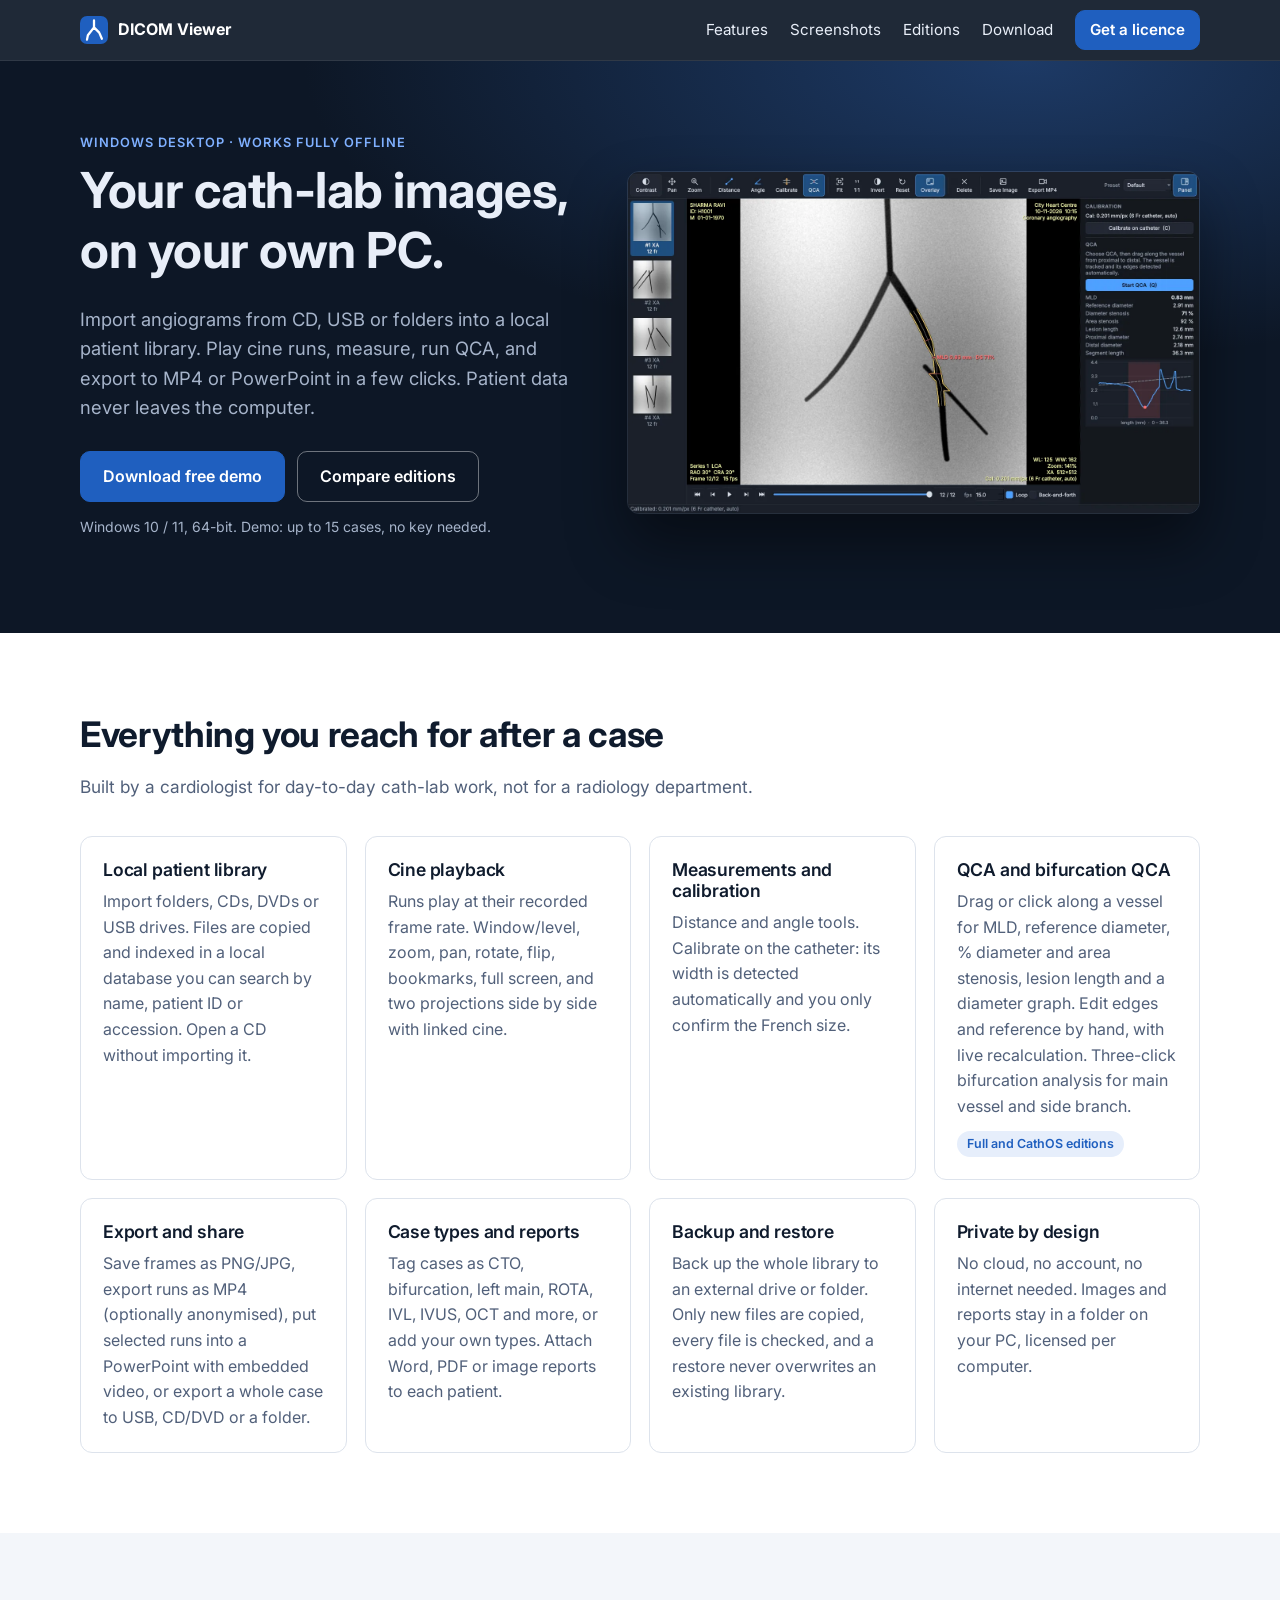
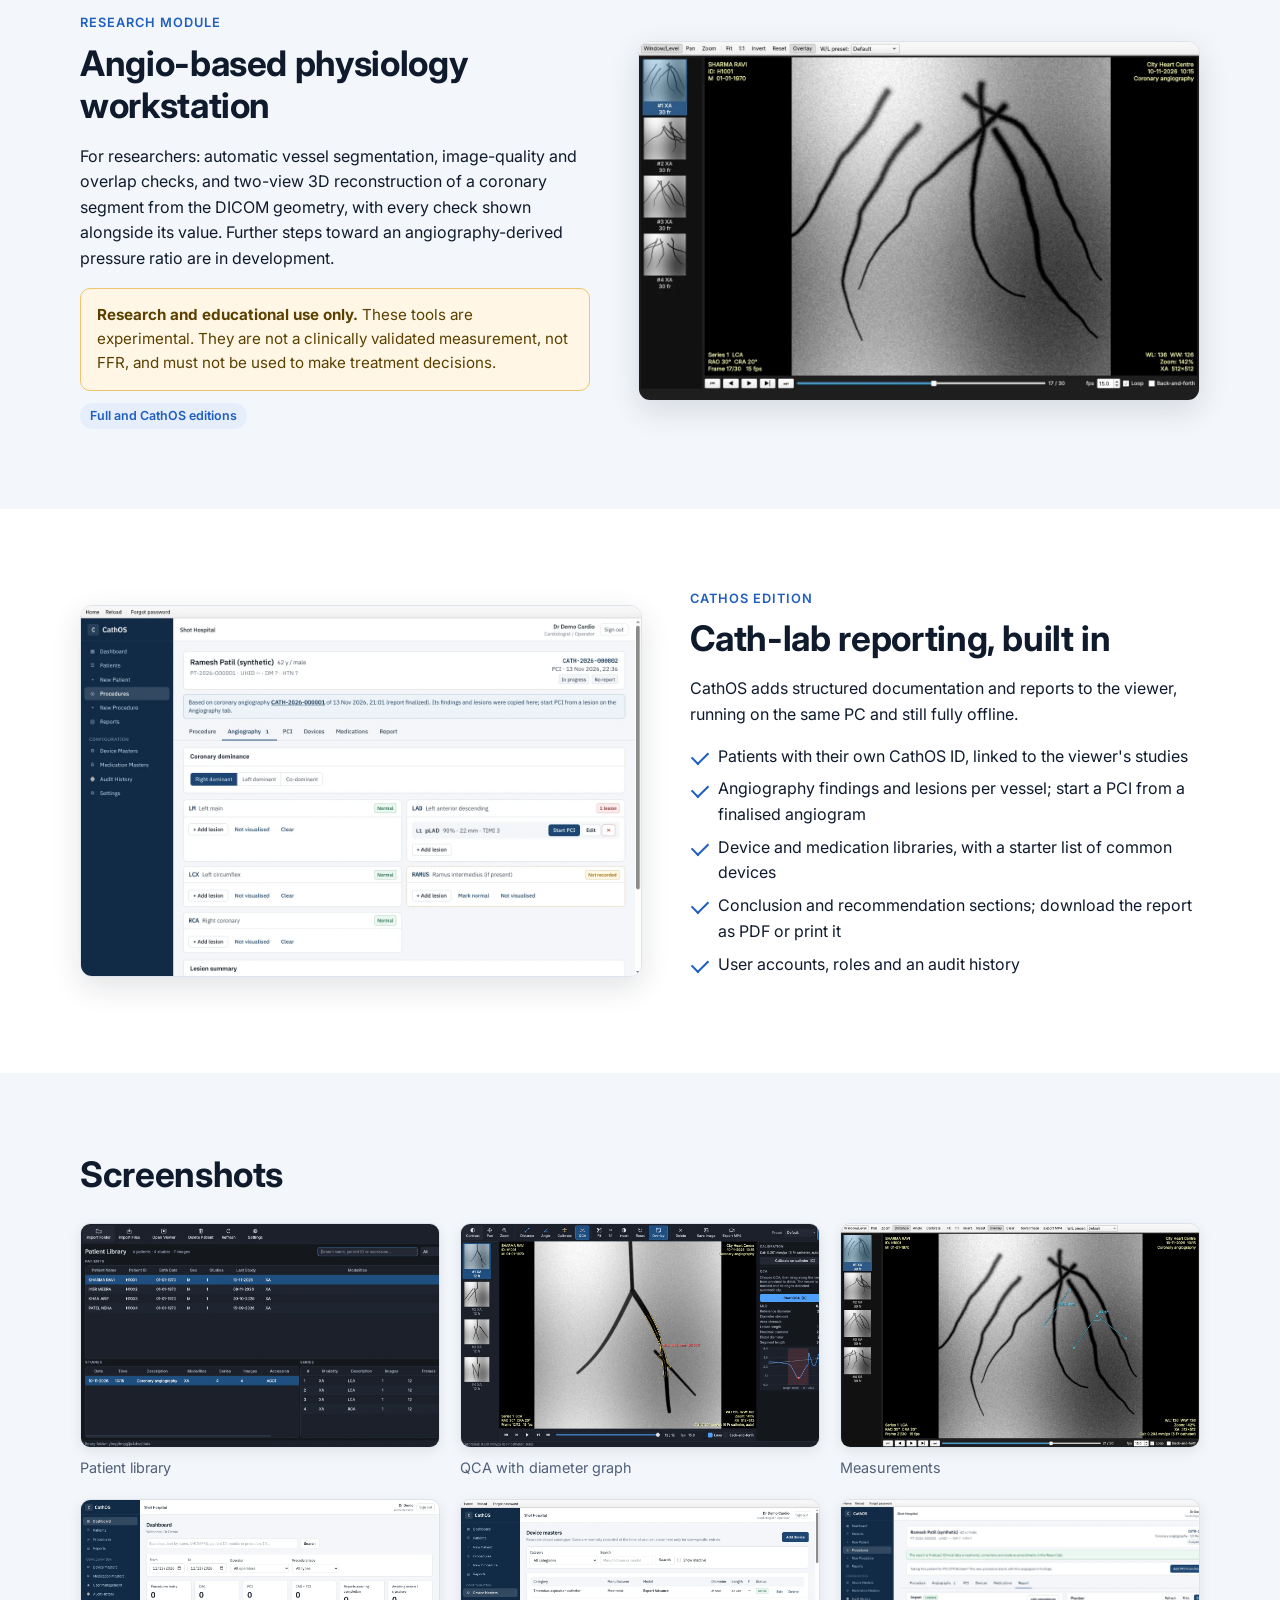
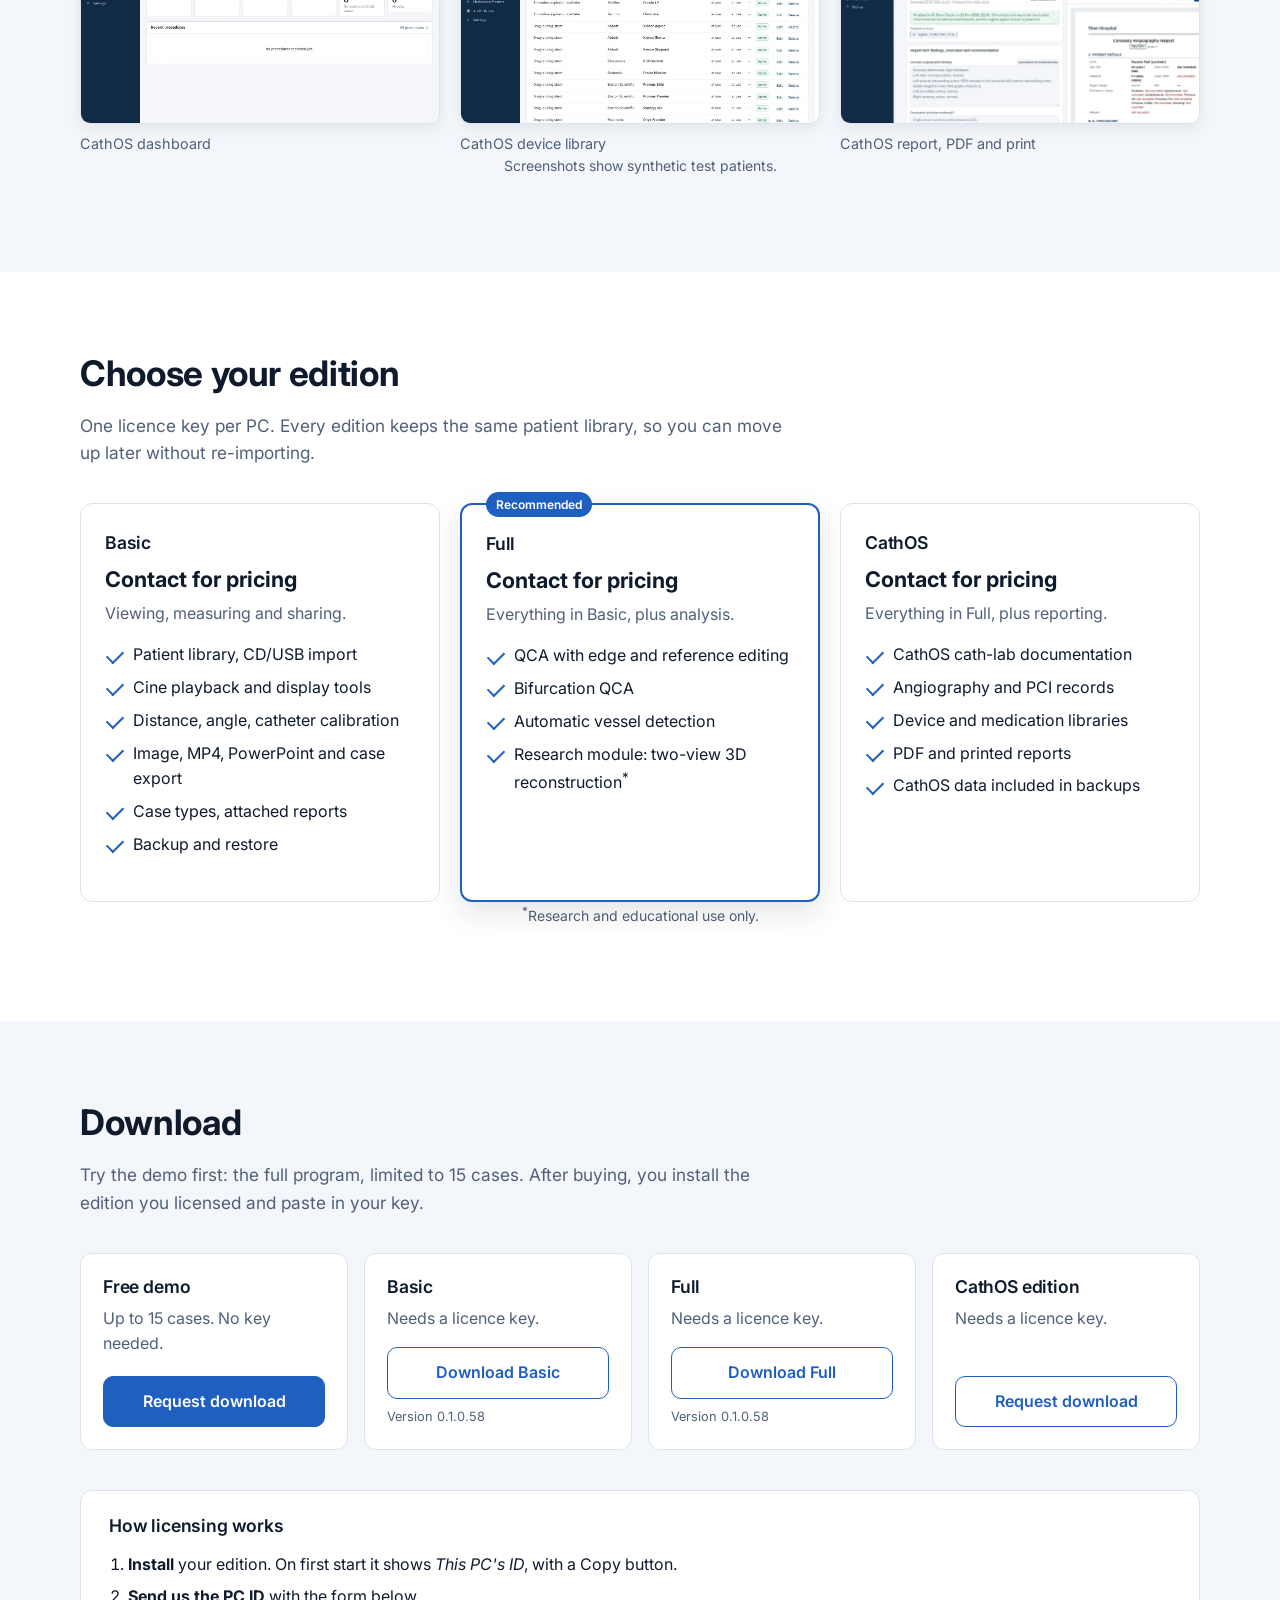
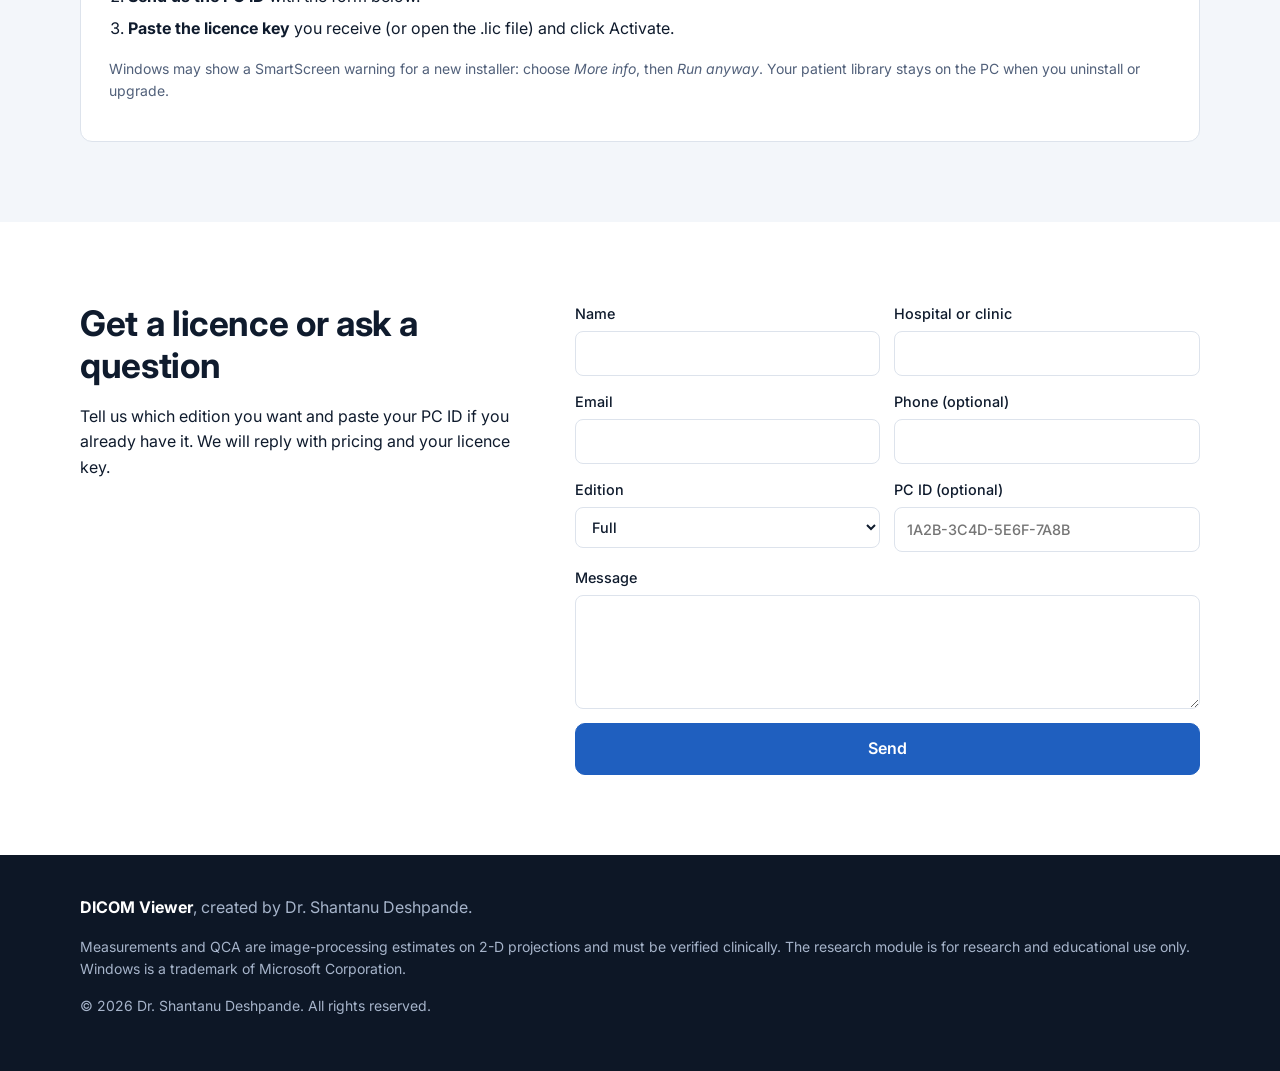
==== index.html @ 174a4d34 "DICOM Viewer download website Co-Authored-By: Claude Opus 5.5 <noreply@anthropic.com> Claude-Session" ====
<!doctype html>
<html lang="en">
<head>
<meta charset="utf-8">
<meta name="viewport" content="width=device-width, initial-scale=1">
<title>DICOM Viewer for the cath lab</title>
<meta name="description" content="An offline Windows DICOM viewer for the cath lab: local patient library, cine playback, QCA and bifurcation QCA, MP4 and PowerPoint export, backup, and CathOS cath-lab reporting.">
<meta property="og:title" content="DICOM Viewer for the cath lab">
<meta property="og:description" content="Offline Windows DICOM viewer with a local patient library, QCA, MP4 export and cath-lab reporting.">
<meta property="og:image" content="images/viewer-qca.webp">
<link rel="icon" href="images/favicon.svg" type="image/svg+xml">
<link rel="preconnect" href="https://fonts.googleapis.com">
<link rel="preconnect" href="https://fonts.gstatic.com" crossorigin>
<link href="https://fonts.googleapis.com/css2?family=Inter:wght@400;500;600;700&display=swap" rel="stylesheet">
<link rel="stylesheet" href="styles.css">
</head>
<body>

<header class="nav">
  <div class="wrap nav-inner">
    <a class="brand" href="#top"><img src="images/favicon.svg" alt="" width="28" height="28"> DICOM Viewer</a>
    <nav class="nav-links" aria-label="Main">
      <a href="#features">Features</a>
      <a href="#screens">Screenshots</a>
      <a href="#editions">Editions</a>
      <a href="#download">Download</a>
      <a class="btn btn-small" href="#contact">Get a licence</a>
    </nav>
  </div>
</header>

<main id="top">

<section class="hero">
  <div class="wrap hero-grid">
    <div>
      <p class="eyebrow">Windows desktop · works fully offline</p>
      <h1>Your cath-lab images, on your own PC.</h1>
      <p class="lead">Import angiograms from CD, USB or folders into a local patient library. Play cine runs, measure, run QCA, and export to MP4 or PowerPoint in a few clicks. Patient data never leaves the computer.</p>
      <div class="hero-cta">
        <a class="btn" href="#download">Download free demo</a>
        <a class="btn btn-ghost" href="#editions">Compare editions</a>
      </div>
      <p class="fine">Windows 10 / 11, 64-bit. Demo: up to 15 cases, no key needed.</p>
    </div>
    <figure class="hero-shot">
      <img src="images/viewer-qca.webp" width="1440" height="860" alt="Viewer showing a coronary run with a QCA analysis: minimum lumen diameter, reference diameter, percent stenosis and a diameter graph.">
    </figure>
  </div>
</section>

<section id="features" class="section">
  <div class="wrap">
    <h2>Everything you reach for after a case</h2>
    <p class="section-lead">Built by a cardiologist for day-to-day cath-lab work, not for a radiology department.</p>
    <div class="cards">
      <article class="card">
        <h3>Local patient library</h3>
        <p>Import folders, CDs, DVDs or USB drives. Files are copied and indexed in a local database you can search by name, patient ID or accession. Open a CD without importing it.</p>
      </article>
      <article class="card">
        <h3>Cine playback</h3>
        <p>Runs play at their recorded frame rate. Window/level, zoom, pan, rotate, flip, bookmarks, full screen, and two projections side by side with linked cine.</p>
      </article>
      <article class="card">
        <h3>Measurements and calibration</h3>
        <p>Distance and angle tools. Calibrate on the catheter: its width is detected automatically and you only confirm the French size.</p>
      </article>
      <article class="card">
        <h3>QCA and bifurcation QCA</h3>
        <p>Drag or click along a vessel for MLD, reference diameter, % diameter and area stenosis, lesion length and a diameter graph. Edit edges and reference by hand, with live recalculation. Three-click bifurcation analysis for main vessel and side branch.</p>
        <span class="tag">Full and CathOS editions</span>
      </article>
      <article class="card">
        <h3>Export and share</h3>
        <p>Save frames as PNG/JPG, export runs as MP4 (optionally anonymised), put selected runs into a PowerPoint with embedded video, or export a whole case to USB, CD/DVD or a folder.</p>
      </article>
      <article class="card">
        <h3>Case types and reports</h3>
        <p>Tag cases as CTO, bifurcation, left main, ROTA, IVL, IVUS, OCT and more, or add your own types. Attach Word, PDF or image reports to each patient.</p>
      </article>
      <article class="card">
        <h3>Backup and restore</h3>
        <p>Back up the whole library to an external drive or folder. Only new files are copied, every file is checked, and a restore never overwrites an existing library.</p>
      </article>
      <article class="card">
        <h3>Private by design</h3>
        <p>No cloud, no account, no internet needed. Images and reports stay in a folder on your PC, licensed per computer.</p>
      </article>
    </div>
  </div>
</section>

<section class="section section-alt" id="research">
  <div class="wrap split">
    <div>
      <p class="eyebrow">Research module</p>
      <h2>Angio-based physiology workstation</h2>
      <p>For researchers: automatic vessel segmentation, image-quality and overlap checks, and two-view 3D reconstruction of a coronary segment from the DICOM geometry, with every check shown alongside its value. Further steps toward an angiography-derived pressure ratio are in development.</p>
      <div class="notice" role="note">
        <strong>Research and educational use only.</strong> These tools are experimental. They are not a clinically validated measurement, not FFR, and must not be used to make treatment decisions.
      </div>
      <span class="tag">Full and CathOS editions</span>
    </div>
    <figure class="shot">
      <img src="images/viewer-cine.webp" width="1280" height="820" loading="lazy" alt="Cath-lab workstation layout with run thumbnails, the image in the centre and the analysis panel on the right.">
    </figure>
  </div>
</section>

<section class="section" id="cathos">
  <div class="wrap split split-rev">
    <figure class="shot">
      <img src="images/cathos-angiography.webp" width="1360" height="900" loading="lazy" alt="CathOS procedure page with coronary dominance and lesions recorded per vessel.">
    </figure>
    <div>
      <p class="eyebrow">CathOS edition</p>
      <h2>Cath-lab reporting, built in</h2>
      <p>CathOS adds structured documentation and reports to the viewer, running on the same PC and still fully offline.</p>
      <ul class="ticks">
        <li>Patients with their own CathOS ID, linked to the viewer's studies</li>
        <li>Angiography findings and lesions per vessel; start a PCI from a finalised angiogram</li>
        <li>Device and medication libraries, with a starter list of common devices</li>
        <li>Conclusion and recommendation sections; download the report as PDF or print it</li>
        <li>User accounts, roles and an audit history</li>
      </ul>
    </div>
  </div>
</section>

<section class="section section-alt" id="screens">
  <div class="wrap">
    <h2>Screenshots</h2>
    <div class="gallery">
      <figure><a href="images/patient-library.webp"><img src="images/patient-library.webp" width="1280" height="760" loading="lazy" alt="Patient library with patients, studies and series lists."></a><figcaption>Patient library</figcaption></figure>
      <figure><a href="images/viewer-qca.webp"><img src="images/viewer-qca.webp" width="1440" height="860" loading="lazy" alt="QCA result on a coronary segment."></a><figcaption>QCA with diameter graph</figcaption></figure>
      <figure><a href="images/measurements.webp"><img src="images/measurements.webp" width="1280" height="820" loading="lazy" alt="Distance and angle measurements on an angiogram."></a><figcaption>Measurements</figcaption></figure>
      <figure><a href="images/cathos-dashboard.webp"><img src="images/cathos-dashboard.webp" width="1360" height="860" loading="lazy" alt="CathOS dashboard."></a><figcaption>CathOS dashboard</figcaption></figure>
      <figure><a href="images/cathos-devices.webp"><img src="images/cathos-devices.webp" width="1360" height="900" loading="lazy" alt="CathOS device library."></a><figcaption>CathOS device library</figcaption></figure>
      <figure><a href="images/cathos-report.webp"><img src="images/cathos-report.webp" width="1600" height="894" loading="lazy" alt="CathOS report with PDF download and print."></a><figcaption>CathOS report, PDF and print</figcaption></figure>
    </div>
    <p class="fine center">Screenshots show synthetic test patients.</p>
  </div>
</section>

<section class="section" id="editions">
  <div class="wrap">
    <h2>Choose your edition</h2>
    <p class="section-lead">One licence key per PC. Every edition keeps the same patient library, so you can move up later without re-importing.</p>
    <div class="plans">
      <article class="plan">
        <h3>Basic</h3>
        <p class="price" data-price="basic">Contact for pricing</p>
        <p class="plan-for">Viewing, measuring and sharing.</p>
        <ul class="ticks">
          <li>Patient library, CD/USB import</li>
          <li>Cine playback and display tools</li>
          <li>Distance, angle, catheter calibration</li>
          <li>Image, MP4, PowerPoint and case export</li>
          <li>Case types, attached reports</li>
          <li>Backup and restore</li>
        </ul>
      </article>
      <article class="plan plan-featured">
        <p class="badge">Recommended</p>
        <h3>Full</h3>
        <p class="price" data-price="full">Contact for pricing</p>
        <p class="plan-for">Everything in Basic, plus analysis.</p>
        <ul class="ticks">
          <li>QCA with edge and reference editing</li>
          <li>Bifurcation QCA</li>
          <li>Automatic vessel detection</li>
          <li>Research module: two-view 3D reconstruction<sup>*</sup></li>
        </ul>
      </article>
      <article class="plan">
        <h3>CathOS</h3>
        <p class="price" data-price="cathos">Contact for pricing</p>
        <p class="plan-for">Everything in Full, plus reporting.</p>
        <ul class="ticks">
          <li>CathOS cath-lab documentation</li>
          <li>Angiography and PCI records</li>
          <li>Device and medication libraries</li>
          <li>PDF and printed reports</li>
          <li>CathOS data included in backups</li>
        </ul>
      </article>
    </div>
    <p class="fine center"><sup>*</sup>Research and educational use only.</p>
  </div>
</section>

<section class="section section-alt" id="download">
  <div class="wrap">
    <h2>Download</h2>
    <p class="section-lead">Try the demo first: the full program, limited to 15 cases. After buying, you install the edition you licensed and paste in your key.</p>
    <div class="downloads">
      <article class="dl">
        <h3>Free demo</h3>
        <p>Up to 15 cases. No key needed.</p>
        <a class="btn" data-download="demo" href="#contact">Download demo</a>
      </article>
      <article class="dl">
        <h3>Basic</h3>
        <p>Needs a licence key.</p>
        <a class="btn btn-ghost" data-download="basic" href="#contact">Download Basic</a>
      </article>
      <article class="dl">
        <h3>Full</h3>
        <p>Needs a licence key.</p>
        <a class="btn btn-ghost" data-download="full" href="#contact">Download Full</a>
      </article>
      <article class="dl">
        <h3>CathOS edition</h3>
        <p>Needs a licence key.</p>
        <a class="btn btn-ghost" data-download="cathos" href="#contact">Download CathOS</a>
      </article>
    </div>

    <div class="steps">
      <h3>How licensing works</h3>
      <ol>
        <li><strong>Install</strong> your edition. On first start it shows <em>This PC's ID</em>, with a Copy button.</li>
        <li><strong>Send us the PC ID</strong> with the form below.</li>
        <li><strong>Paste the licence key</strong> you receive (or open the .lic file) and click Activate.</li>
      </ol>
      <p class="fine">Windows may show a SmartScreen warning for a new installer: choose <em>More info</em>, then <em>Run anyway</em>. Your patient library stays on the PC when you uninstall or upgrade.</p>
    </div>
  </div>
</section>

<section class="section" id="contact">
  <div class="wrap contact">
    <div>
      <h2>Get a licence or ask a question</h2>
      <p>Tell us which edition you want and paste your PC ID if you already have it. We will reply with pricing and your licence key.</p>
    </div>
    <form name="contact" method="POST" action="/thanks.html" data-netlify="true" netlify-honeypot="company-website" class="form">
      <input type="hidden" name="form-name" value="contact">
      <p class="hp"><label>Leave this empty <input name="company-website"></label></p>
      <label>Name <input name="name" required autocomplete="name"></label>
      <label>Hospital or clinic <input name="hospital" autocomplete="organization"></label>
      <label>Email <input type="email" name="email" required autocomplete="email"></label>
      <label>Phone (optional) <input type="tel" name="phone" autocomplete="tel"></label>
      <label>Edition
        <select name="edition">
          <option>Demo / just asking</option>
          <option>Basic</option>
          <option selected>Full</option>
          <option>CathOS</option>
        </select>
      </label>
      <label>PC ID (optional) <input name="pc_id" placeholder="1A2B-3C4D-5E6F-7A8B" autocomplete="off"></label>
      <label class="full">Message <textarea name="message" rows="4"></textarea></label>
      <button class="btn full" type="submit">Send</button>
    </form>
  </div>
</section>

</main>

<footer class="footer">
  <div class="wrap">
    <p><strong>DICOM Viewer</strong>, created by Dr. Shantanu Deshpande.</p>
    <p class="fine">Measurements and QCA are image-processing estimates on 2-D projections and must be verified clinically. The research module is for research and educational use only. Windows is a trademark of Microsoft Corporation.</p>
    <p class="fine">&copy; <span id="year">2026</span> Dr. Shantanu Deshpande. All rights reserved.</p>
  </div>
</footer>

<script src="downloads.js"></script>
</body>
</html>
---- styles.css ----
:root{
  --bg:#ffffff; --bg-alt:#f3f6fa; --ink:#0f1b2d; --muted:#51607a; --line:#dde3ec;
  --brand:#1f5fbf; --brand-ink:#ffffff; --brand-soft:#e6eefb;
  --hero:#0d1726; --hero-ink:#e8eef8; --hero-muted:#a6b4ca;
  --warn-bg:#fff6e5; --warn-line:#f0c46b; --warn-ink:#5a4100;
  --radius:12px; --shadow:0 10px 30px rgba(15,27,45,.12);
}
*{box-sizing:border-box}
html{scroll-behavior:smooth;scroll-padding-top:72px}
body{margin:0;background:var(--bg);color:var(--ink);font:16px/1.6 Inter,system-ui,-apple-system,"Segoe UI",Roboto,sans-serif;-webkit-font-smoothing:antialiased}
img{max-width:100%;height:auto;display:block}
a{color:var(--brand)}
h1,h2,h3{line-height:1.2;margin:0 0 .5em;letter-spacing:-.01em}
h1{font-size:clamp(2rem,4.5vw,3.1rem);font-weight:700}
h2{font-size:clamp(1.6rem,3vw,2.2rem);font-weight:700}
h3{font-size:1.1rem;font-weight:600}
p{margin:0 0 1em}
.wrap{max-width:1160px;margin:0 auto;padding:0 20px}
.center{text-align:center}
.fine{font-size:.875rem;color:var(--muted)}
.eyebrow{text-transform:uppercase;letter-spacing:.08em;font-size:.8rem;font-weight:600;color:var(--brand);margin-bottom:.6em}

.nav{position:sticky;top:0;z-index:10;background:rgba(13,23,38,.92);backdrop-filter:blur(8px);border-bottom:1px solid rgba(255,255,255,.08)}
.nav-inner{display:flex;align-items:center;justify-content:space-between;height:60px;gap:16px}
.brand{display:flex;align-items:center;gap:10px;color:#fff;text-decoration:none;font-weight:700;white-space:nowrap}
.nav-links{display:flex;align-items:center;gap:22px}
.nav-links a{color:var(--hero-ink);text-decoration:none;font-size:.95rem}
.nav-links a:not(.btn):hover{color:#fff;text-decoration:underline}

.btn{display:inline-block;background:var(--brand);color:var(--brand-ink)!important;text-decoration:none;font-weight:600;padding:12px 22px;border-radius:10px;border:1px solid var(--brand);cursor:pointer;font:inherit;font-weight:600;text-align:center}
.btn:hover{filter:brightness(1.08)}
.btn-small{padding:7px 14px;font-size:.9rem}
.btn-ghost{background:transparent;color:var(--brand)!important}
.hero .btn-ghost{color:#fff!important;border-color:rgba(255,255,255,.4)}

.hero{background:radial-gradient(1200px 500px at 80% 0%,#1d3a66 0%,var(--hero) 60%);color:var(--hero-ink);padding:72px 0 80px}
.hero .eyebrow{color:#7fb0ff}
.hero .lead{font-size:1.15rem;color:var(--hero-muted);max-width:34em}
.hero .fine{color:var(--hero-muted)}
.hero-grid{display:grid;grid-template-columns:1fr 1.15fr;gap:48px;align-items:center}
.hero-cta{display:flex;flex-wrap:wrap;gap:12px;margin:28px 0 14px}
.hero-shot{margin:0;border-radius:var(--radius);overflow:hidden;box-shadow:0 30px 60px rgba(0,0,0,.45);border:1px solid rgba(255,255,255,.1)}

.section{padding:80px 0}
.section-alt{background:var(--bg-alt)}
.section-lead{color:var(--muted);font-size:1.08rem;max-width:42em;margin-bottom:36px}

.cards{display:grid;grid-template-columns:repeat(auto-fill,minmax(250px,1fr));gap:18px}
.card{background:#fff;border:1px solid var(--line);border-radius:var(--radius);padding:22px}
.card p{color:var(--muted);margin:0}
.tag{display:inline-block;margin-top:12px;font-size:.78rem;font-weight:600;color:var(--brand);background:var(--brand-soft);padding:3px 10px;border-radius:99px}

.split{display:grid;grid-template-columns:1fr 1.1fr;gap:48px;align-items:center}
.split-rev{grid-template-columns:1.1fr 1fr}
.shot{margin:0;border-radius:var(--radius);overflow:hidden;box-shadow:var(--shadow);border:1px solid var(--line)}
.notice{background:var(--warn-bg);border:1px solid var(--warn-line);color:var(--warn-ink);border-radius:10px;padding:14px 16px;font-size:.95rem}

.ticks{list-style:none;padding:0;margin:0 0 1em}
.ticks li{position:relative;padding-left:28px;margin:.45em 0}
.ticks li::before{content:"";position:absolute;left:2px;top:.45em;width:14px;height:8px;border-left:2.5px solid var(--brand);border-bottom:2.5px solid var(--brand);transform:rotate(-45deg)}

.gallery{display:grid;grid-template-columns:repeat(3,1fr);gap:20px;margin-top:28px}
.gallery figure{margin:0}
.gallery img{border-radius:10px;border:1px solid var(--line);box-shadow:0 4px 14px rgba(15,27,45,.08);aspect-ratio:16/10;object-fit:cover;object-position:top left;width:100%}
.gallery figcaption{font-size:.9rem;color:var(--muted);margin-top:8px}

.plans{display:grid;grid-template-columns:repeat(3,1fr);gap:20px;align-items:stretch}
.plan{position:relative;background:#fff;border:1px solid var(--line);border-radius:var(--radius);padding:28px 24px}
.plan-featured{border:2px solid var(--brand);box-shadow:var(--shadow)}
.badge{position:absolute;top:-13px;left:24px;background:var(--brand);color:#fff;font-size:.75rem;font-weight:600;padding:3px 10px;border-radius:99px;margin:0}
.price{font-size:1.35rem;font-weight:700;margin:.2em 0}
.plan-for{color:var(--muted)}

.downloads{display:grid;grid-template-columns:repeat(4,1fr);gap:16px}
.dl{background:#fff;border:1px solid var(--line);border-radius:var(--radius);padding:22px;display:flex;flex-direction:column}
.dl p{color:var(--muted);flex:1}
.dl .meta{font-size:.8rem;color:var(--muted);margin-top:8px}
.steps{margin-top:40px;background:#fff;border:1px solid var(--line);border-radius:var(--radius);padding:24px 28px}
.steps ol{padding-left:1.2em}
.steps li{margin:.4em 0}

.contact{display:grid;grid-template-columns:1fr 1.4fr;gap:48px}
.form{display:grid;grid-template-columns:1fr 1fr;gap:14px}
.form label{display:flex;flex-direction:column;gap:6px;font-size:.9rem;font-weight:500}
.form .full{grid-column:1/-1}
.form input,.form select,.form textarea{font:inherit;padding:10px 12px;border:1px solid var(--line);border-radius:8px;background:#fff;color:var(--ink)}
.form input:focus,.form select:focus,.form textarea:focus{outline:2px solid var(--brand);outline-offset:1px}
.hp{position:absolute;left:-9999px}

.footer{background:var(--hero);color:var(--hero-muted);padding:40px 0}
.footer strong{color:#fff}
.footer .fine{color:var(--hero-muted)}

@media (max-width:900px){
  .hero-grid,.split,.split-rev,.contact{grid-template-columns:1fr}
  .split-rev .shot{order:2}
  .plans,.gallery{grid-template-columns:1fr 1fr}
  .downloads{grid-template-columns:1fr 1fr}
  .nav-links a:not(.btn){display:none}
}
@media (max-width:560px){
  .wrap{padding:0 16px}
  .hero{padding:48px 0 56px}
  .section{padding:56px 0}
  .plans,.gallery,.downloads,.form{grid-template-columns:1fr}
}
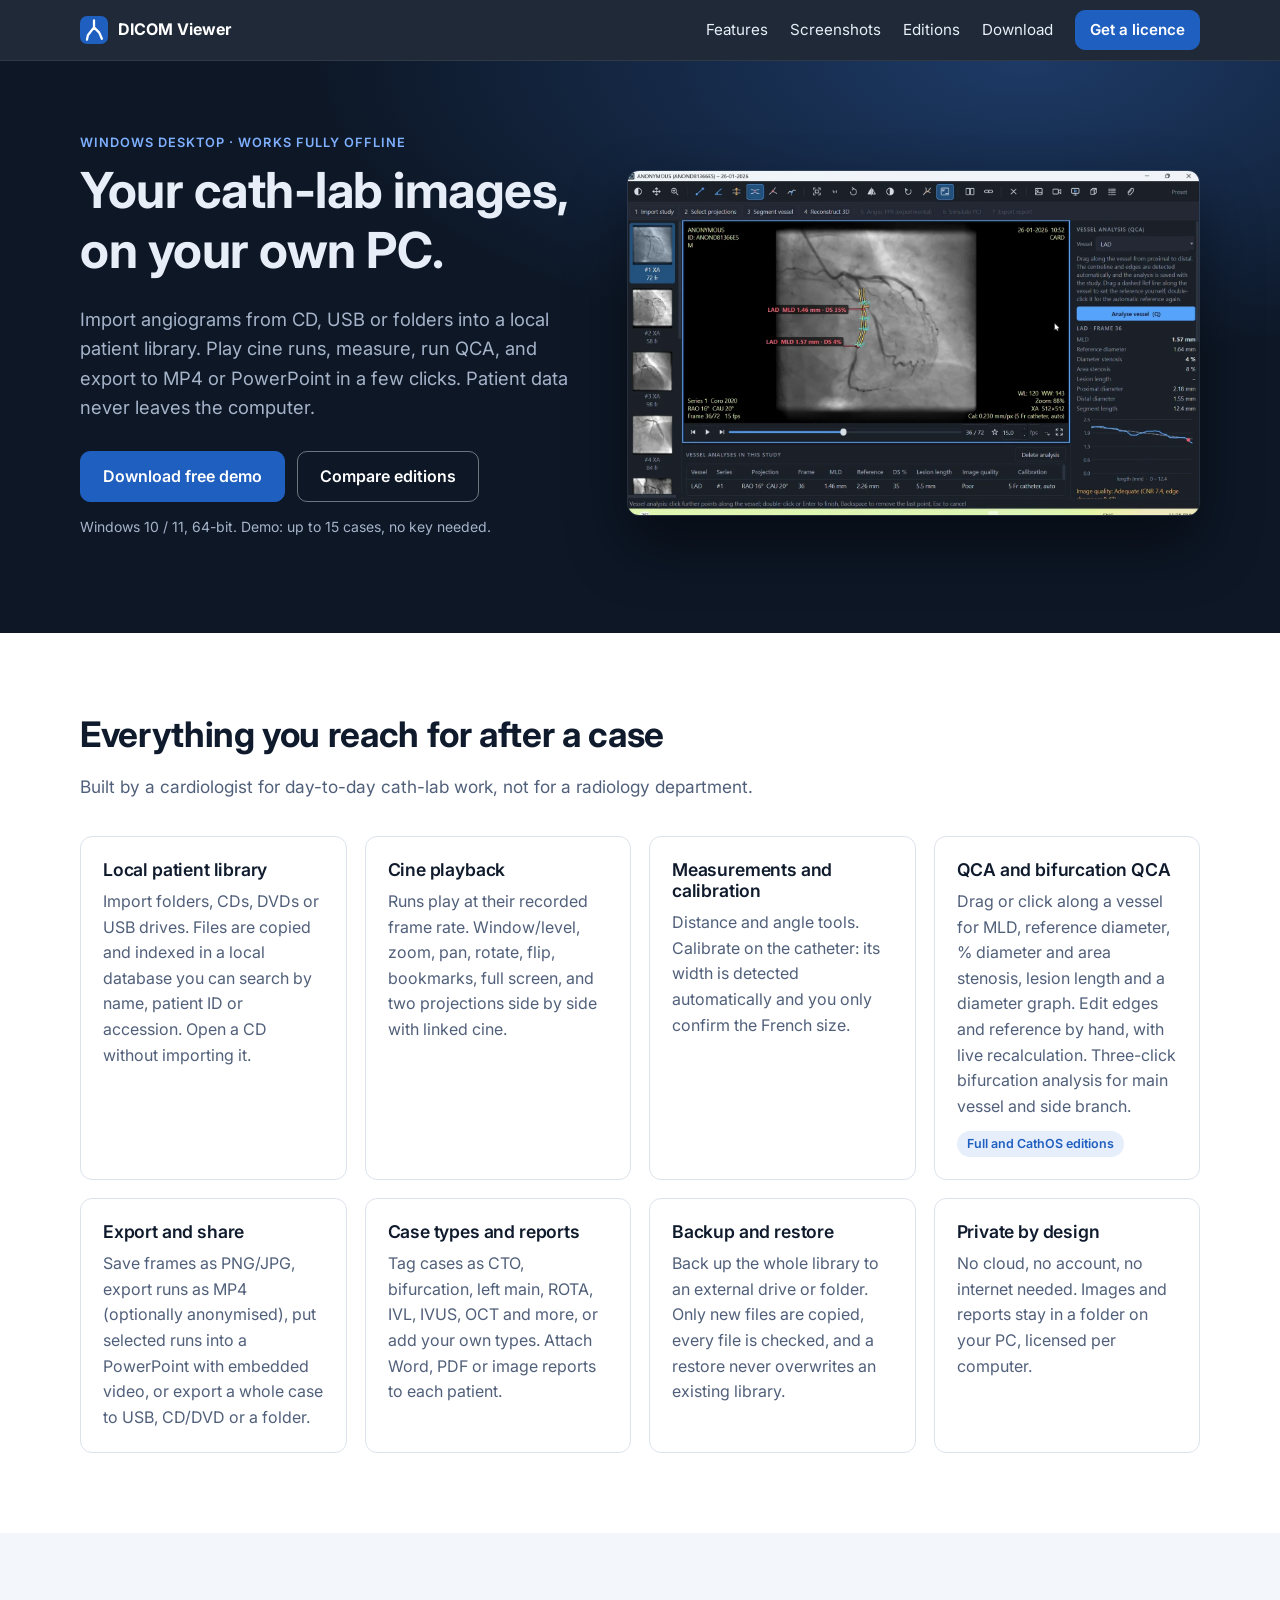
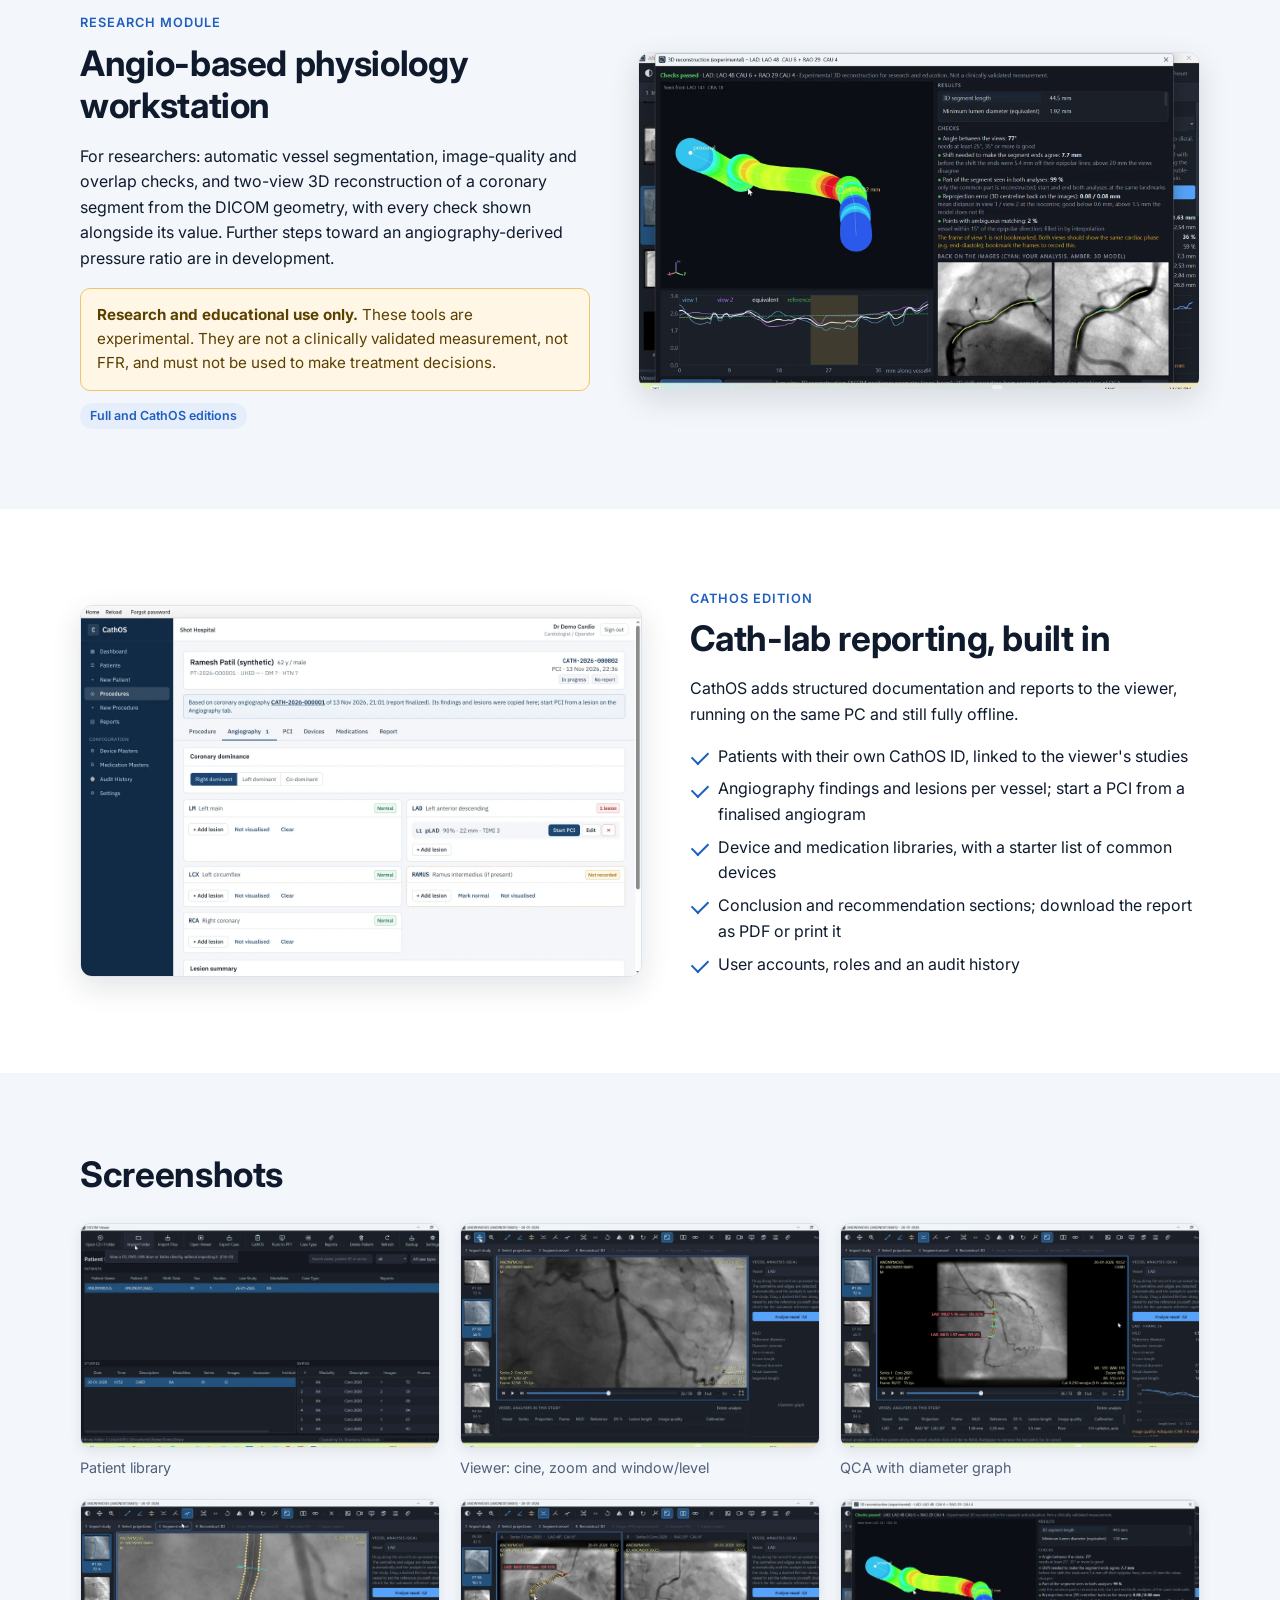
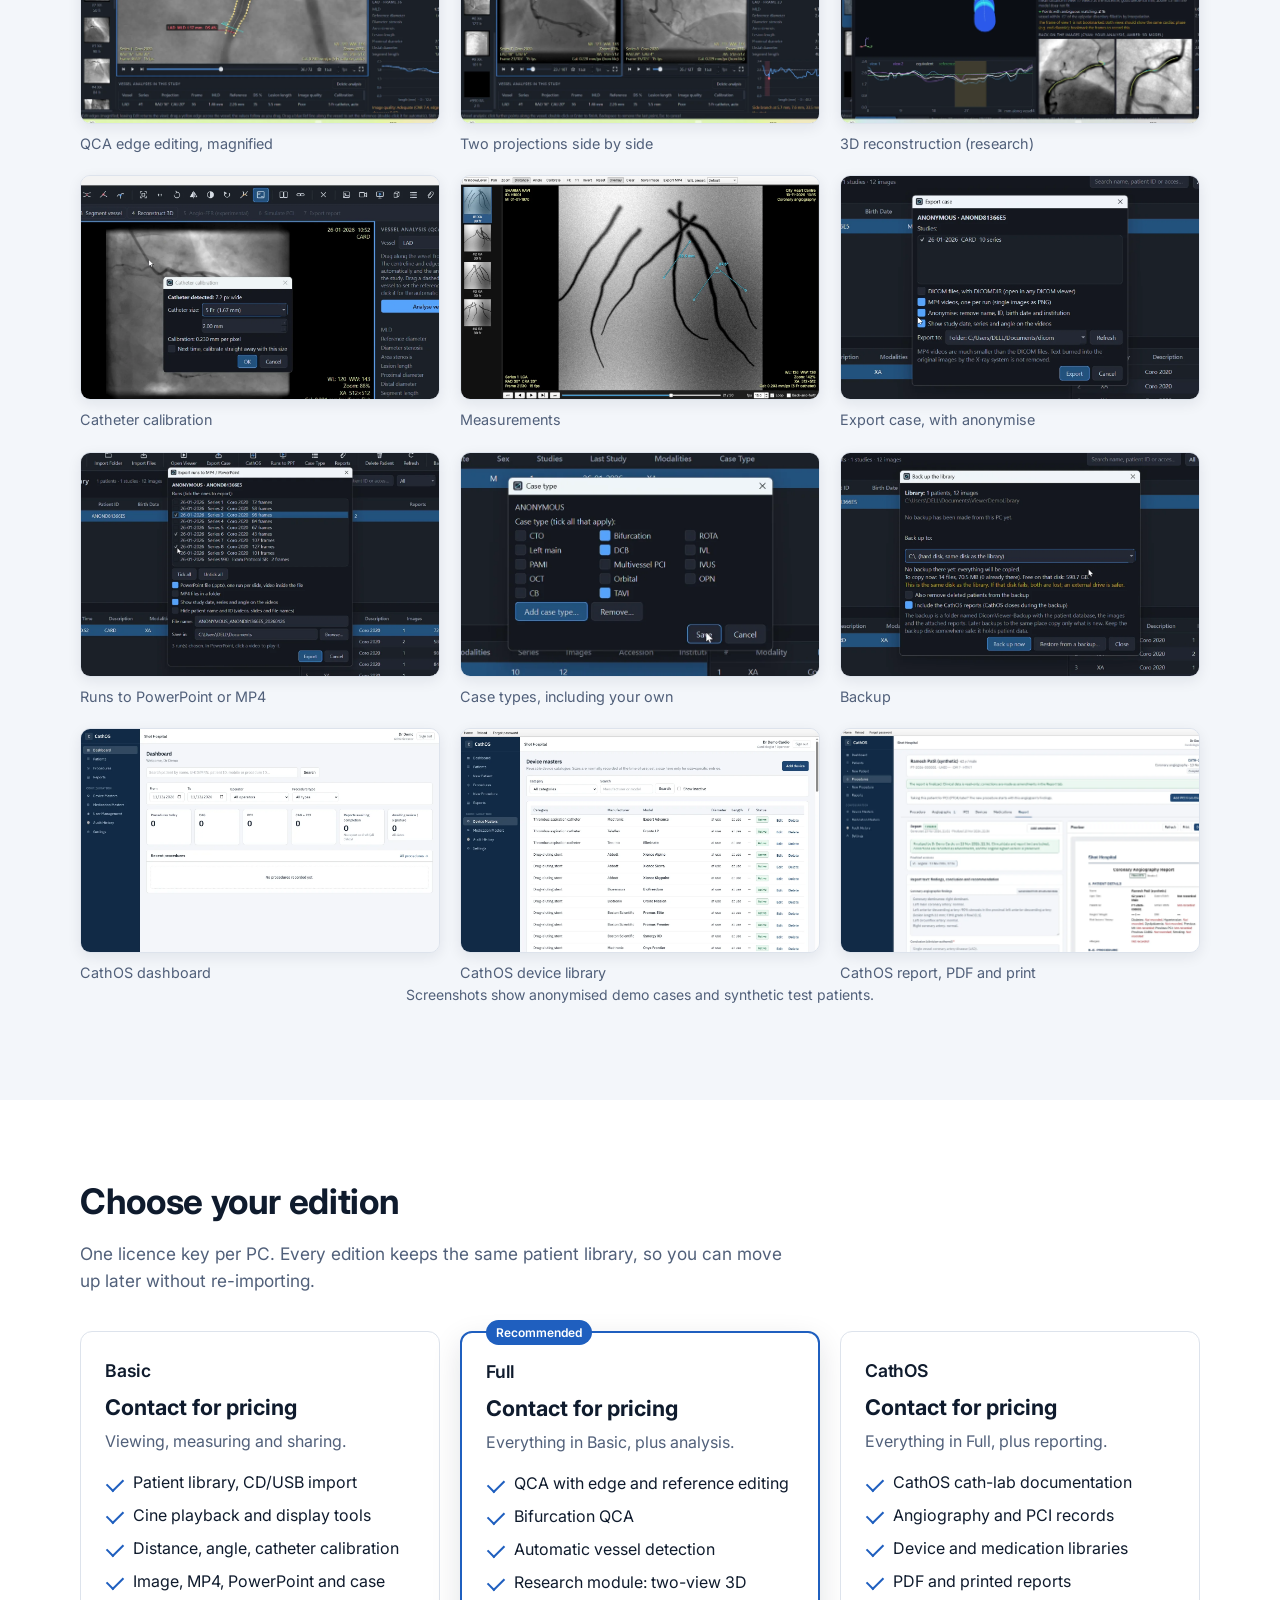
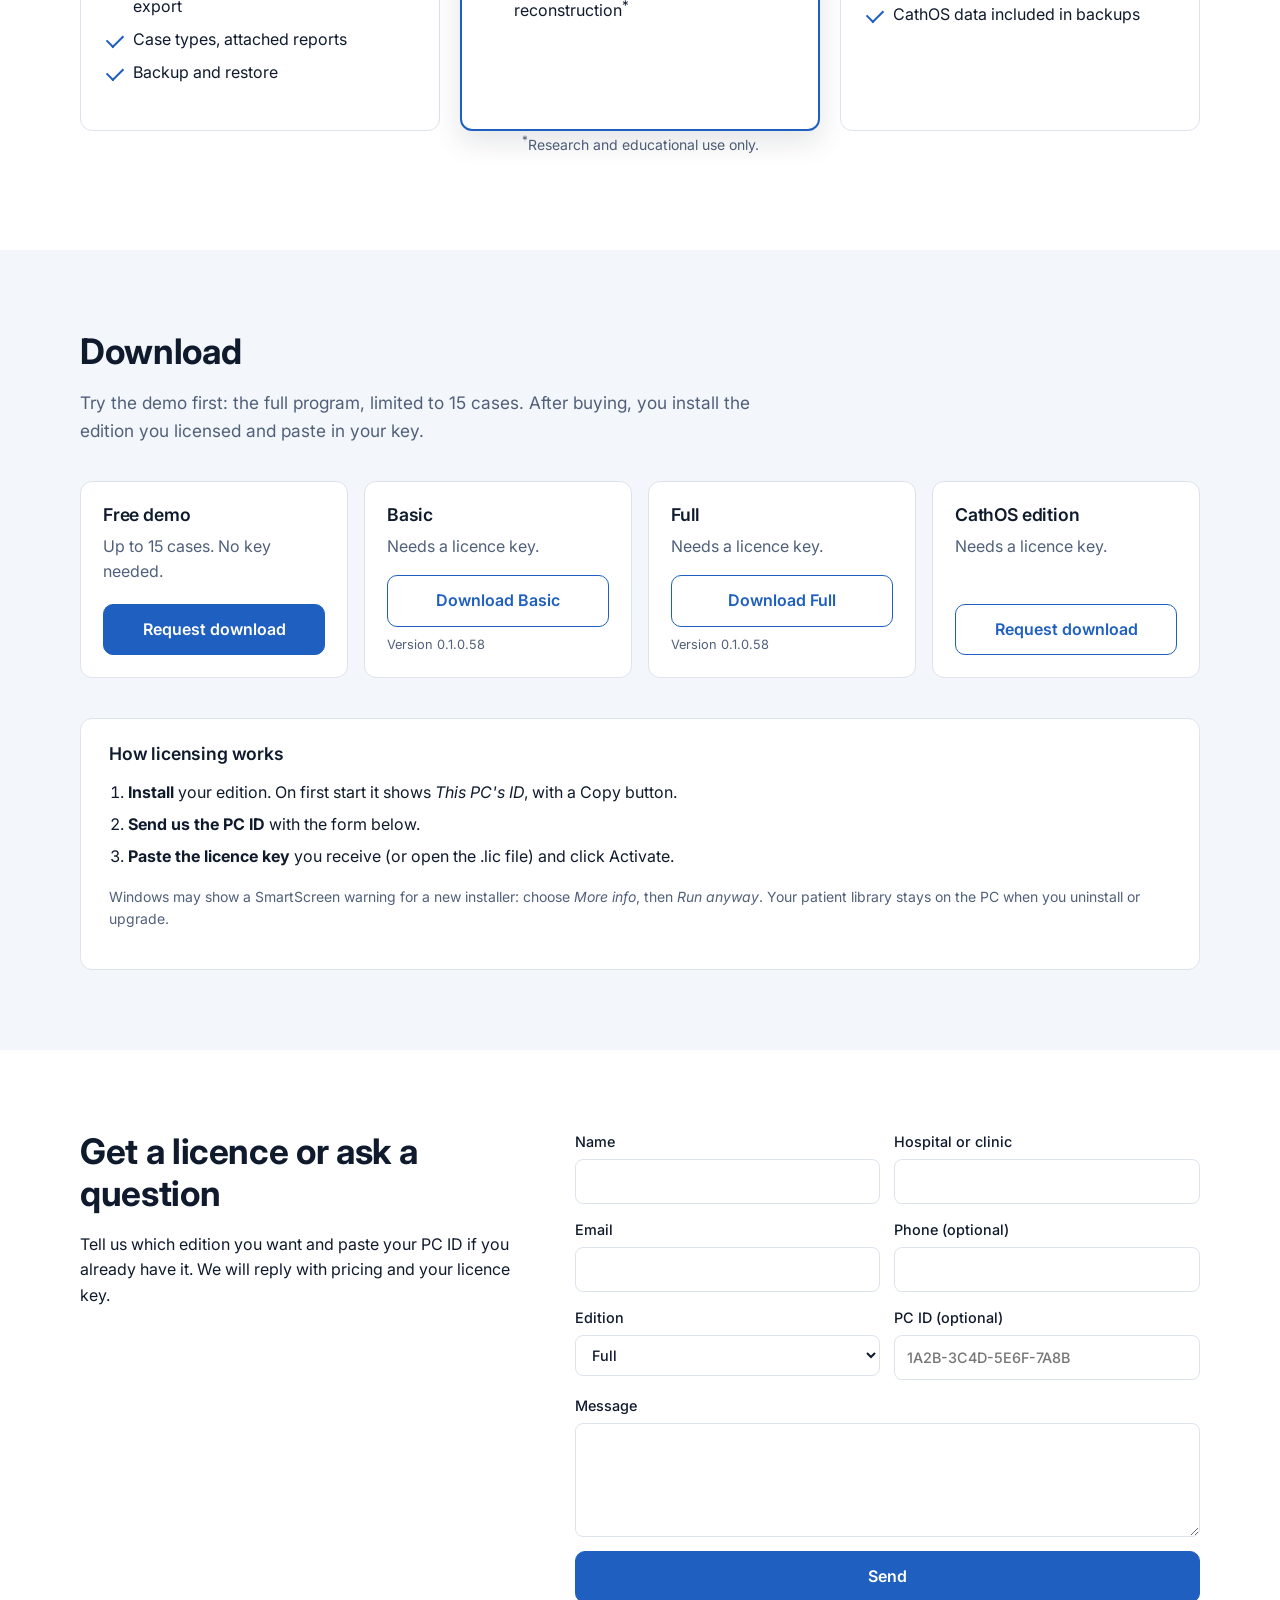
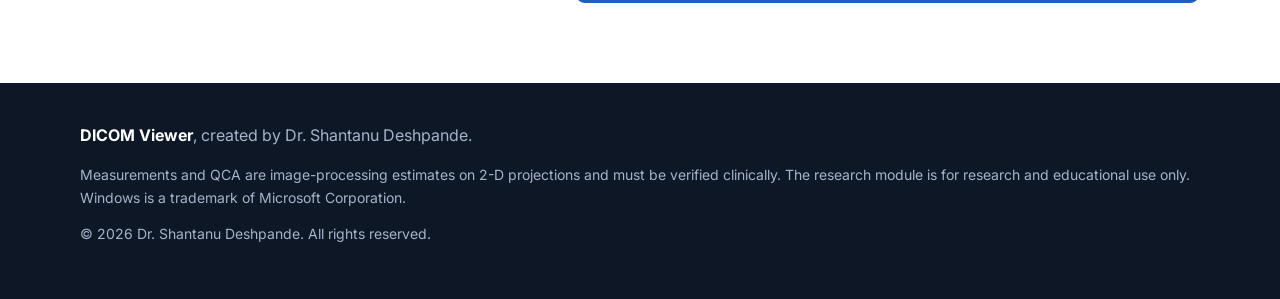
==== commit 716d9b40: "Update screenshots with the current app from the demo video Replace the hero, patient library and vi" ====
--- a/index.html
+++ b/index.html
@@ -44,7 +44,7 @@
       <p class="fine">Windows 10 / 11, 64-bit. Demo: up to 15 cases, no key needed.</p>
     </div>
     <figure class="hero-shot">
-      <img src="images/viewer-qca.webp" width="1440" height="860" alt="Viewer showing a coronary run with a QCA analysis: minimum lumen diameter, reference diameter, percent stenosis and a diameter graph.">
+      <img src="images/viewer-qca.webp" width="1600" height="962" alt="Viewer showing a coronary run with a QCA analysis: minimum lumen diameter, reference diameter, percent stenosis and a diameter graph.">
     </figure>
   </div>
 </section>
@@ -103,7 +103,7 @@
       <span class="tag">Full and CathOS editions</span>
     </div>
     <figure class="shot">
-      <img src="images/viewer-cine.webp" width="1280" height="820" loading="lazy" alt="Cath-lab workstation layout with run thumbnails, the image in the centre and the analysis panel on the right.">
+      <img src="images/reconstruction-3d.webp" width="1600" height="962" loading="lazy" alt="Experimental two-view 3D reconstruction of a coronary segment, colour-coded by diameter, with the quality checks listed alongside.">
     </figure>
   </div>
 </section>
@@ -132,14 +132,23 @@
   <div class="wrap">
     <h2>Screenshots</h2>
     <div class="gallery">
-      <figure><a href="images/patient-library.webp"><img src="images/patient-library.webp" width="1280" height="760" loading="lazy" alt="Patient library with patients, studies and series lists."></a><figcaption>Patient library</figcaption></figure>
-      <figure><a href="images/viewer-qca.webp"><img src="images/viewer-qca.webp" width="1440" height="860" loading="lazy" alt="QCA result on a coronary segment."></a><figcaption>QCA with diameter graph</figcaption></figure>
+      <figure><a href="images/patient-library.webp"><img src="images/patient-library.webp" width="1600" height="962" loading="lazy" alt="Patient library with patients, studies and series lists, and the import buttons along the top."></a><figcaption>Patient library</figcaption></figure>
+      <figure><a href="images/viewer-cine.webp"><img src="images/viewer-cine.webp" width="1600" height="962" loading="lazy" alt="Viewer with run thumbnails on the left, a zoomed coronary run in the centre and the analysis panel on the right."></a><figcaption>Viewer: cine, zoom and window/level</figcaption></figure>
+      <figure><a href="images/viewer-qca.webp"><img src="images/viewer-qca.webp" width="1600" height="962" loading="lazy" alt="QCA result on a coronary segment."></a><figcaption>QCA with diameter graph</figcaption></figure>
+      <figure><a href="images/qca-edge-edit.webp"><img src="images/qca-edge-edit.webp" width="1600" height="962" loading="lazy" alt="Magnified view of detected vessel edges being edited by hand."></a><figcaption>QCA edge editing, magnified</figcaption></figure>
+      <figure><a href="images/qca-two-views.webp"><img src="images/qca-two-views.webp" width="1600" height="962" loading="lazy" alt="Two projections side by side with the same segment analysed in both."></a><figcaption>Two projections side by side</figcaption></figure>
+      <figure><a href="images/reconstruction-3d.webp"><img src="images/reconstruction-3d.webp" width="1600" height="962" loading="lazy" alt="Experimental 3D reconstruction of a coronary segment."></a><figcaption>3D reconstruction (research)</figcaption></figure>
+      <figure><a href="images/calibration.webp"><img src="images/calibration.webp" width="1280" height="800" loading="lazy" alt="Catheter calibration dialog with the detected catheter width and French size."></a><figcaption>Catheter calibration</figcaption></figure>
       <figure><a href="images/measurements.webp"><img src="images/measurements.webp" width="1280" height="820" loading="lazy" alt="Distance and angle measurements on an angiogram."></a><figcaption>Measurements</figcaption></figure>
+      <figure><a href="images/export-case.webp"><img src="images/export-case.webp" width="1198" height="748" loading="lazy" alt="Export case dialog with DICOM, MP4 and anonymise options."></a><figcaption>Export case, with anonymise</figcaption></figure>
+      <figure><a href="images/runs-to-ppt.webp"><img src="images/runs-to-ppt.webp" width="1200" height="750" loading="lazy" alt="Export runs to MP4 or PowerPoint dialog with runs ticked."></a><figcaption>Runs to PowerPoint or MP4</figcaption></figure>
+      <figure><a href="images/case-types.webp"><img src="images/case-types.webp" width="896" height="560" loading="lazy" alt="Case type dialog with bifurcation, DCB and a custom TAVI type ticked."></a><figcaption>Case types, including your own</figcaption></figure>
+      <figure><a href="images/backup.webp"><img src="images/backup.webp" width="1200" height="750" loading="lazy" alt="Backup dialog for copying the library to another drive."></a><figcaption>Backup</figcaption></figure>
       <figure><a href="images/cathos-dashboard.webp"><img src="images/cathos-dashboard.webp" width="1360" height="860" loading="lazy" alt="CathOS dashboard."></a><figcaption>CathOS dashboard</figcaption></figure>
       <figure><a href="images/cathos-devices.webp"><img src="images/cathos-devices.webp" width="1360" height="900" loading="lazy" alt="CathOS device library."></a><figcaption>CathOS device library</figcaption></figure>
       <figure><a href="images/cathos-report.webp"><img src="images/cathos-report.webp" width="1600" height="894" loading="lazy" alt="CathOS report with PDF download and print."></a><figcaption>CathOS report, PDF and print</figcaption></figure>
     </div>
-    <p class="fine center">Screenshots show synthetic test patients.</p>
+    <p class="fine center">Screenshots show anonymised demo cases and synthetic test patients.</p>
   </div>
 </section>
 
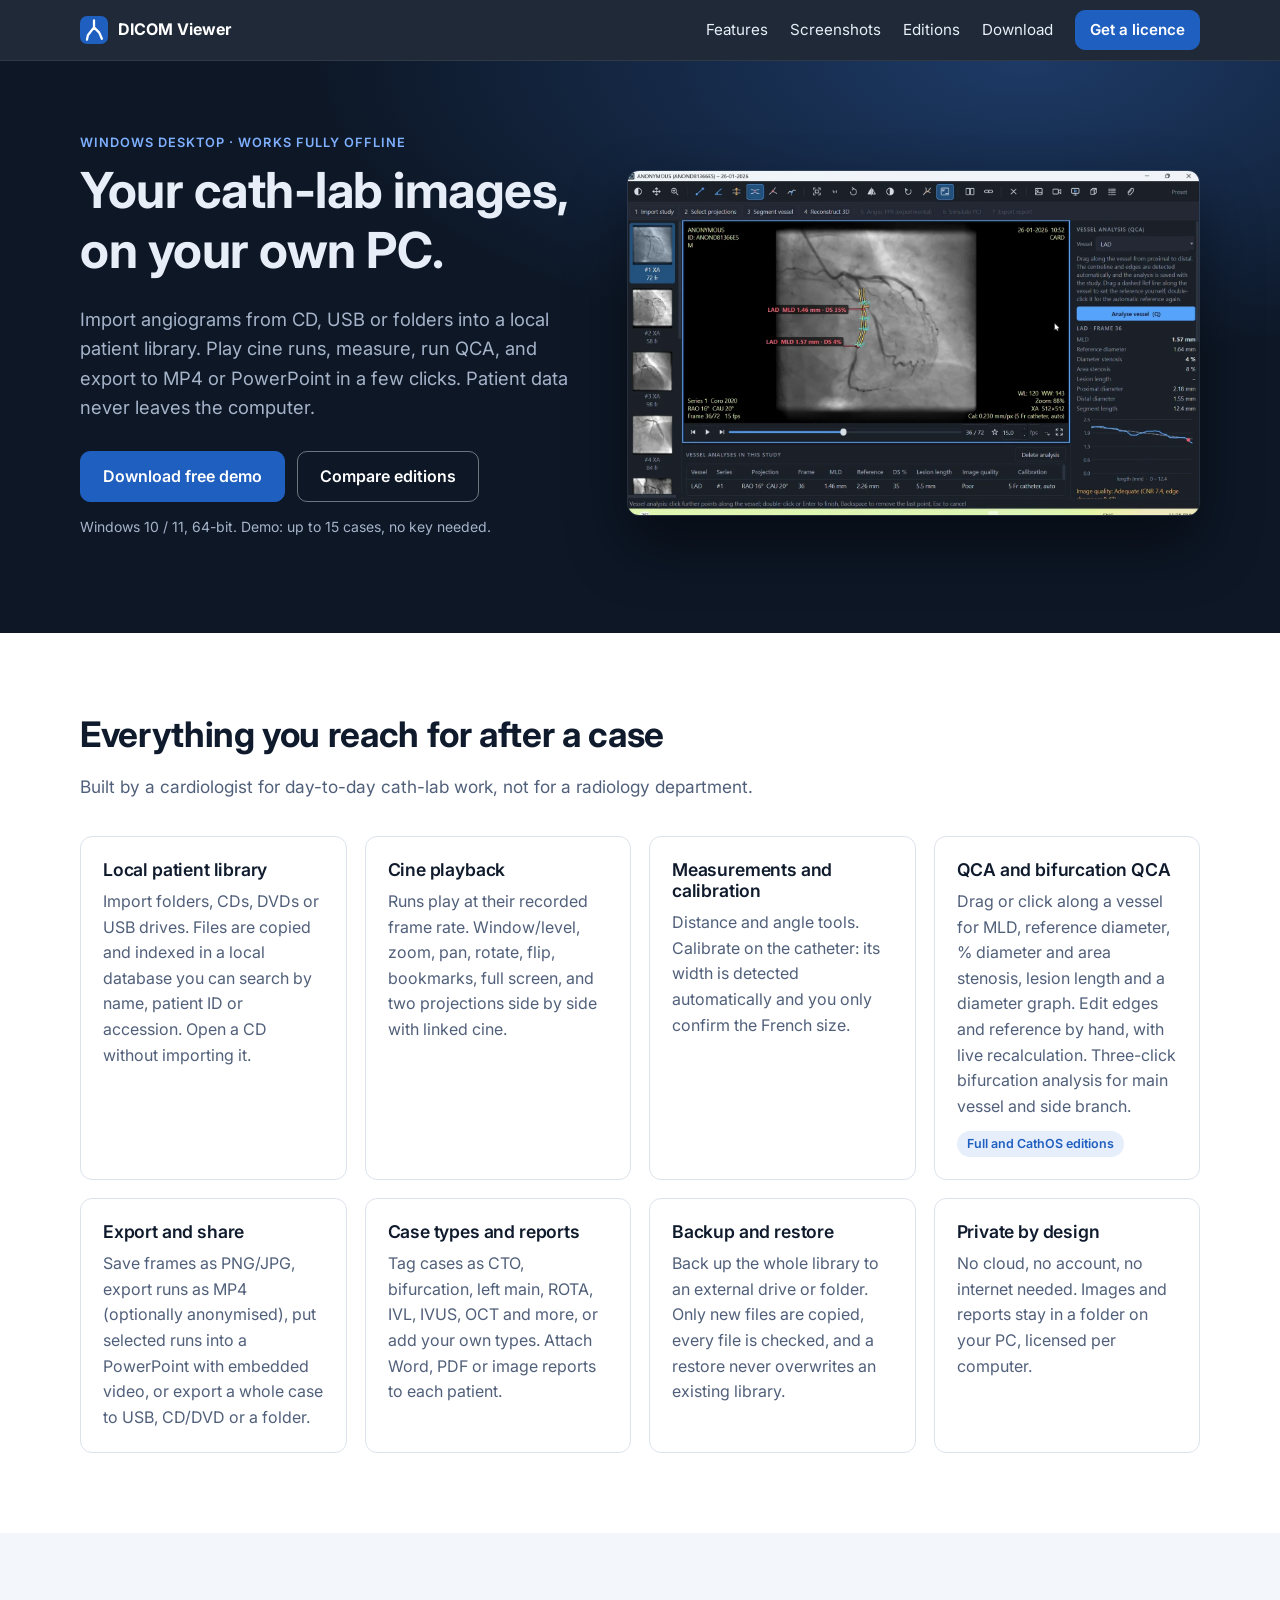
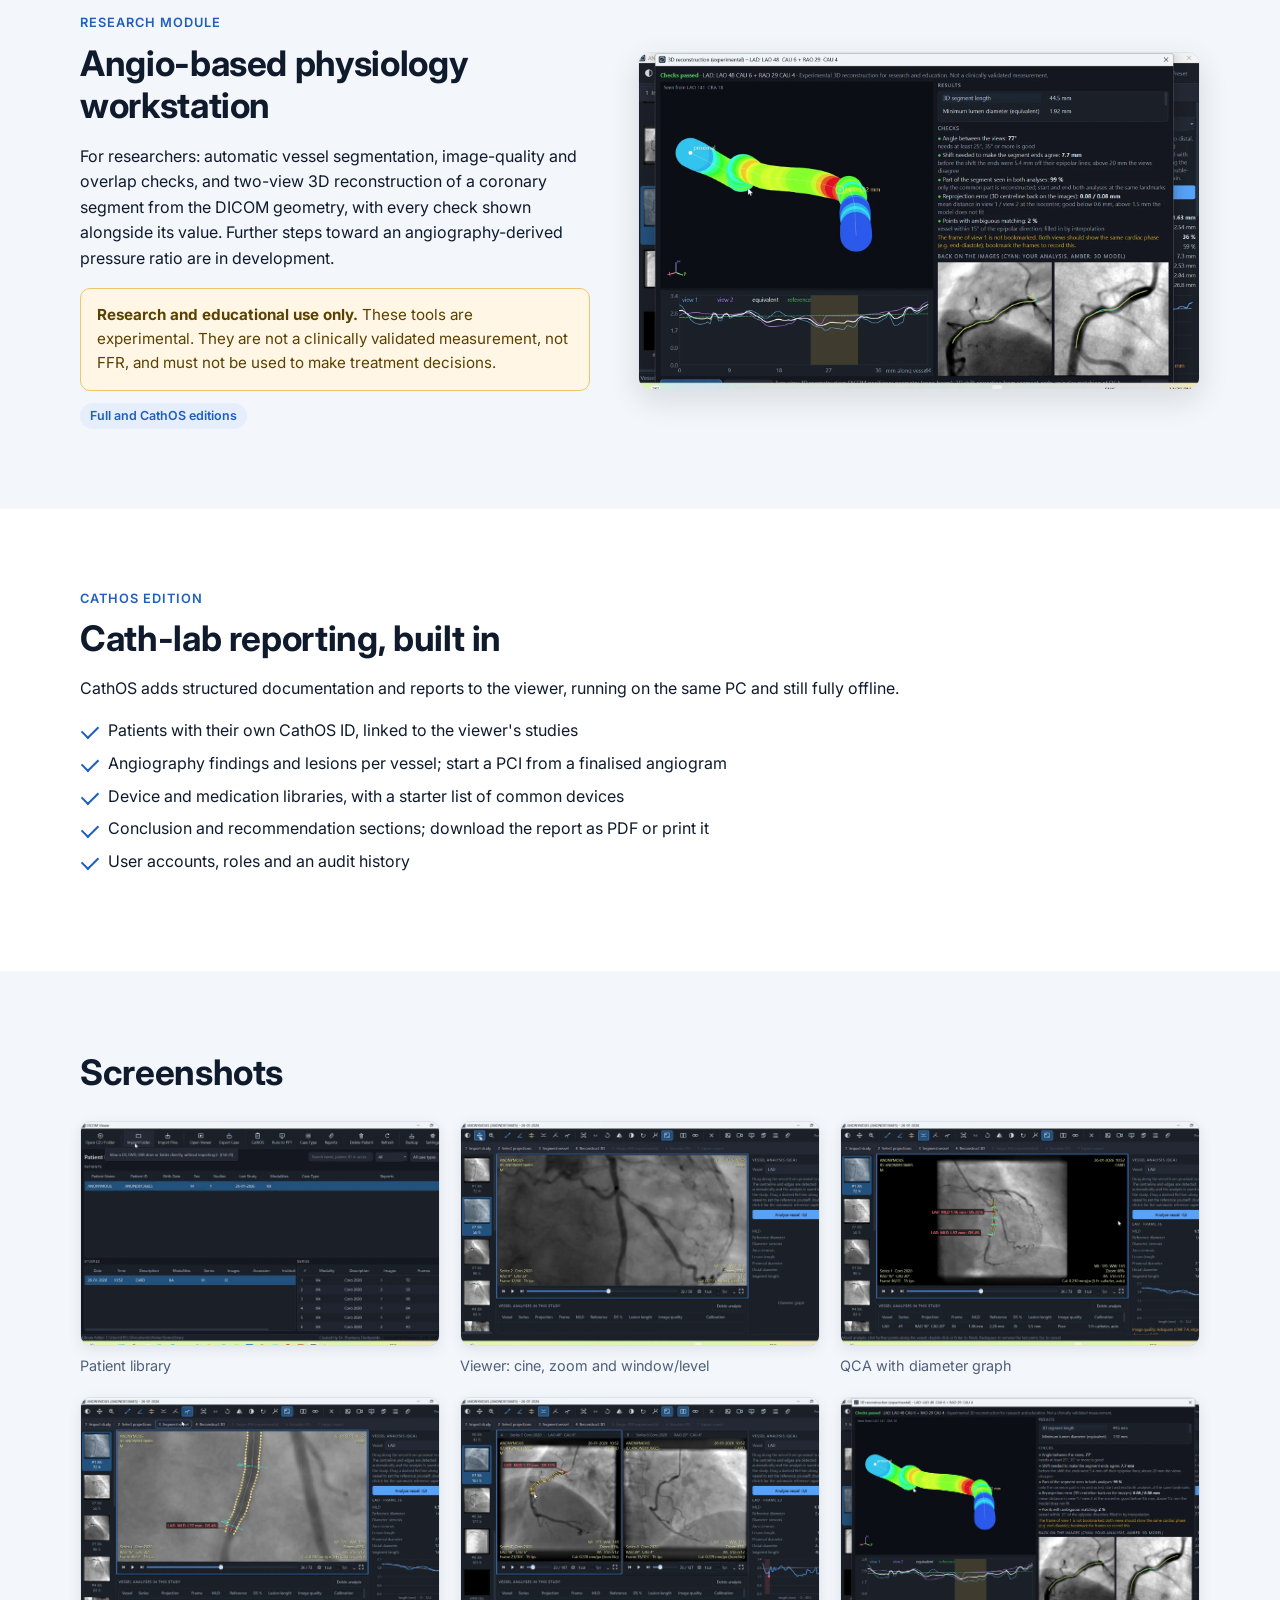
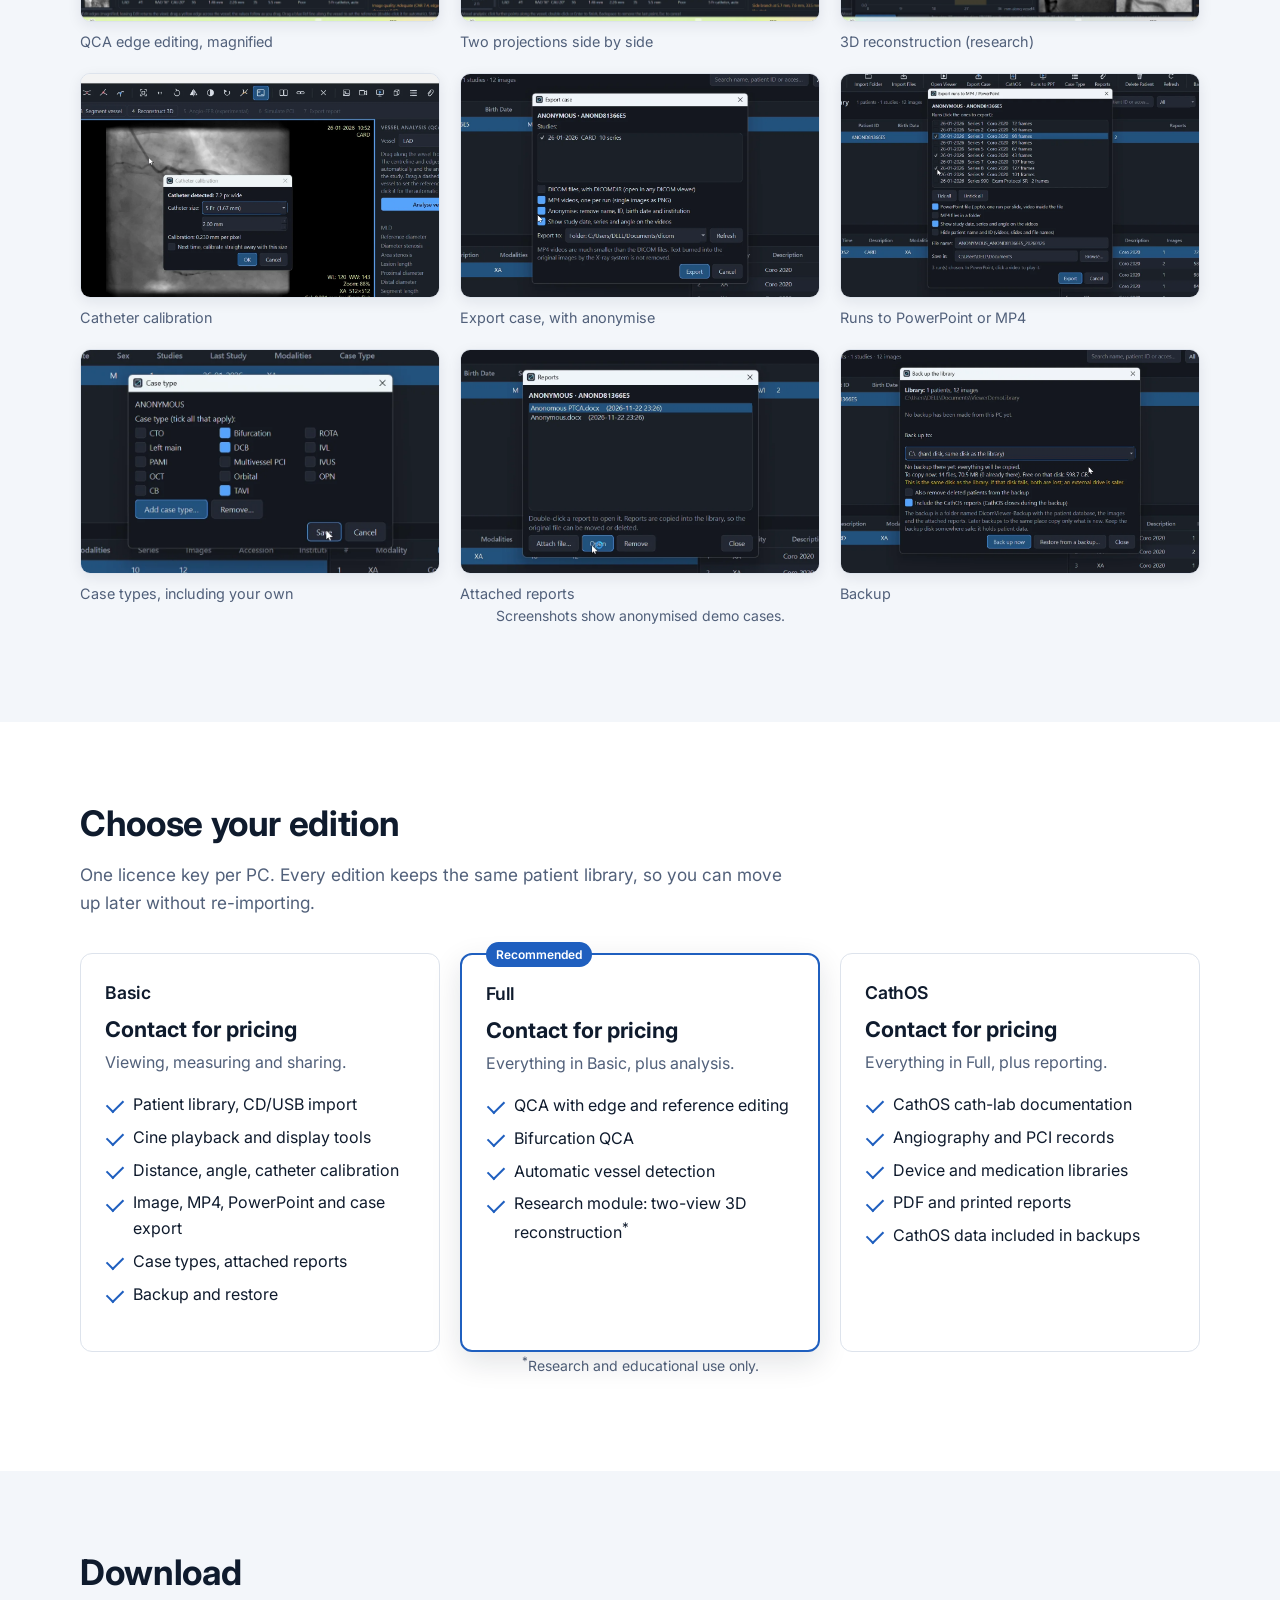
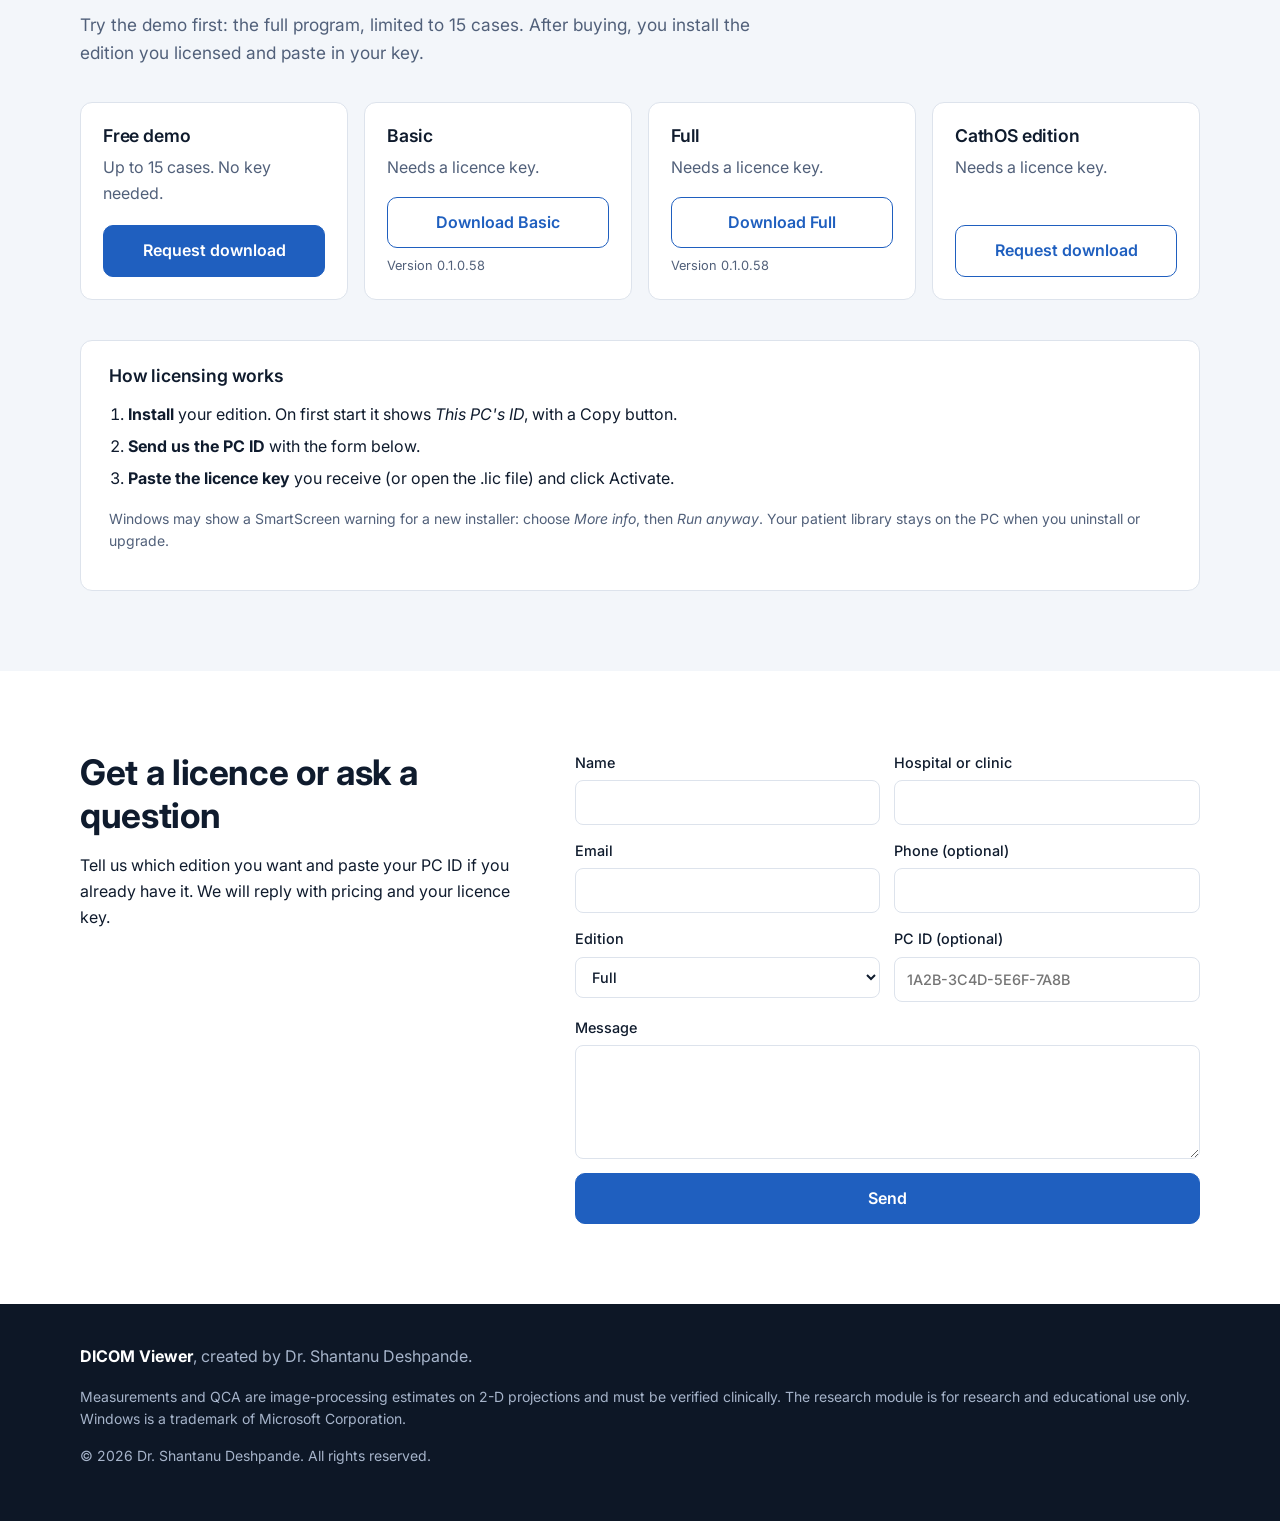
==== commit 9cda14d3: "Remove synthetic screenshots Drop the old synthetic measurement image and the four CathOS images, sh" ====
--- a/index.html
+++ b/index.html
@@ -109,10 +109,7 @@
 </section>
 
 <section class="section" id="cathos">
-  <div class="wrap split split-rev">
-    <figure class="shot">
-      <img src="images/cathos-angiography.webp" width="1360" height="900" loading="lazy" alt="CathOS procedure page with coronary dominance and lesions recorded per vessel.">
-    </figure>
+  <div class="wrap">
     <div>
       <p class="eyebrow">CathOS edition</p>
       <h2>Cath-lab reporting, built in</h2>
@@ -139,16 +136,13 @@
       <figure><a href="images/qca-two-views.webp"><img src="images/qca-two-views.webp" width="1600" height="962" loading="lazy" alt="Two projections side by side with the same segment analysed in both."></a><figcaption>Two projections side by side</figcaption></figure>
       <figure><a href="images/reconstruction-3d.webp"><img src="images/reconstruction-3d.webp" width="1600" height="962" loading="lazy" alt="Experimental 3D reconstruction of a coronary segment."></a><figcaption>3D reconstruction (research)</figcaption></figure>
       <figure><a href="images/calibration.webp"><img src="images/calibration.webp" width="1280" height="800" loading="lazy" alt="Catheter calibration dialog with the detected catheter width and French size."></a><figcaption>Catheter calibration</figcaption></figure>
-      <figure><a href="images/measurements.webp"><img src="images/measurements.webp" width="1280" height="820" loading="lazy" alt="Distance and angle measurements on an angiogram."></a><figcaption>Measurements</figcaption></figure>
       <figure><a href="images/export-case.webp"><img src="images/export-case.webp" width="1198" height="748" loading="lazy" alt="Export case dialog with DICOM, MP4 and anonymise options."></a><figcaption>Export case, with anonymise</figcaption></figure>
       <figure><a href="images/runs-to-ppt.webp"><img src="images/runs-to-ppt.webp" width="1200" height="750" loading="lazy" alt="Export runs to MP4 or PowerPoint dialog with runs ticked."></a><figcaption>Runs to PowerPoint or MP4</figcaption></figure>
       <figure><a href="images/case-types.webp"><img src="images/case-types.webp" width="896" height="560" loading="lazy" alt="Case type dialog with bifurcation, DCB and a custom TAVI type ticked."></a><figcaption>Case types, including your own</figcaption></figure>
+      <figure><a href="images/reports.webp"><img src="images/reports.webp" width="1050" height="656" loading="lazy" alt="Reports dialog with a Word report attached to the patient."></a><figcaption>Attached reports</figcaption></figure>
       <figure><a href="images/backup.webp"><img src="images/backup.webp" width="1200" height="750" loading="lazy" alt="Backup dialog for copying the library to another drive."></a><figcaption>Backup</figcaption></figure>
-      <figure><a href="images/cathos-dashboard.webp"><img src="images/cathos-dashboard.webp" width="1360" height="860" loading="lazy" alt="CathOS dashboard."></a><figcaption>CathOS dashboard</figcaption></figure>
-      <figure><a href="images/cathos-devices.webp"><img src="images/cathos-devices.webp" width="1360" height="900" loading="lazy" alt="CathOS device library."></a><figcaption>CathOS device library</figcaption></figure>
-      <figure><a href="images/cathos-report.webp"><img src="images/cathos-report.webp" width="1600" height="894" loading="lazy" alt="CathOS report with PDF download and print."></a><figcaption>CathOS report, PDF and print</figcaption></figure>
-    </div>
-    <p class="fine center">Screenshots show anonymised demo cases and synthetic test patients.</p>
+    </div>
+    <p class="fine center">Screenshots show anonymised demo cases.</p>
   </div>
 </section>
 
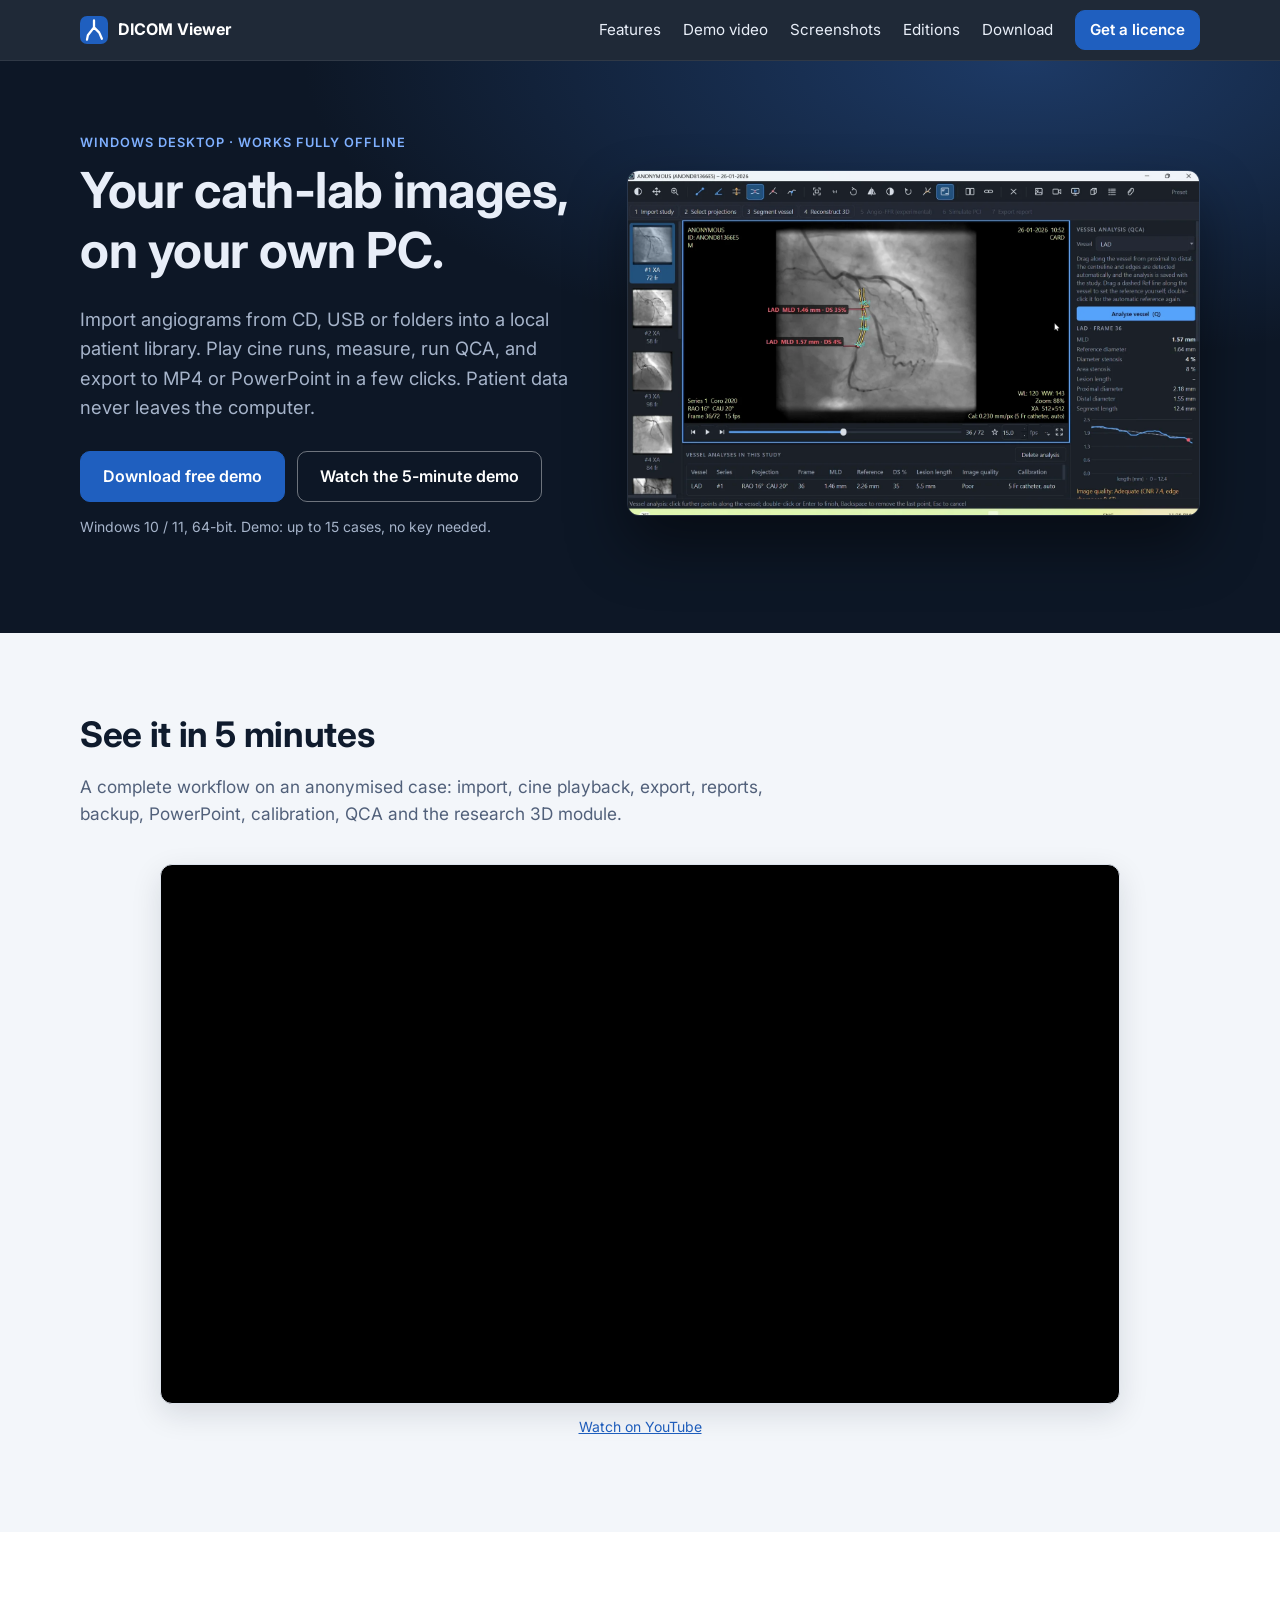
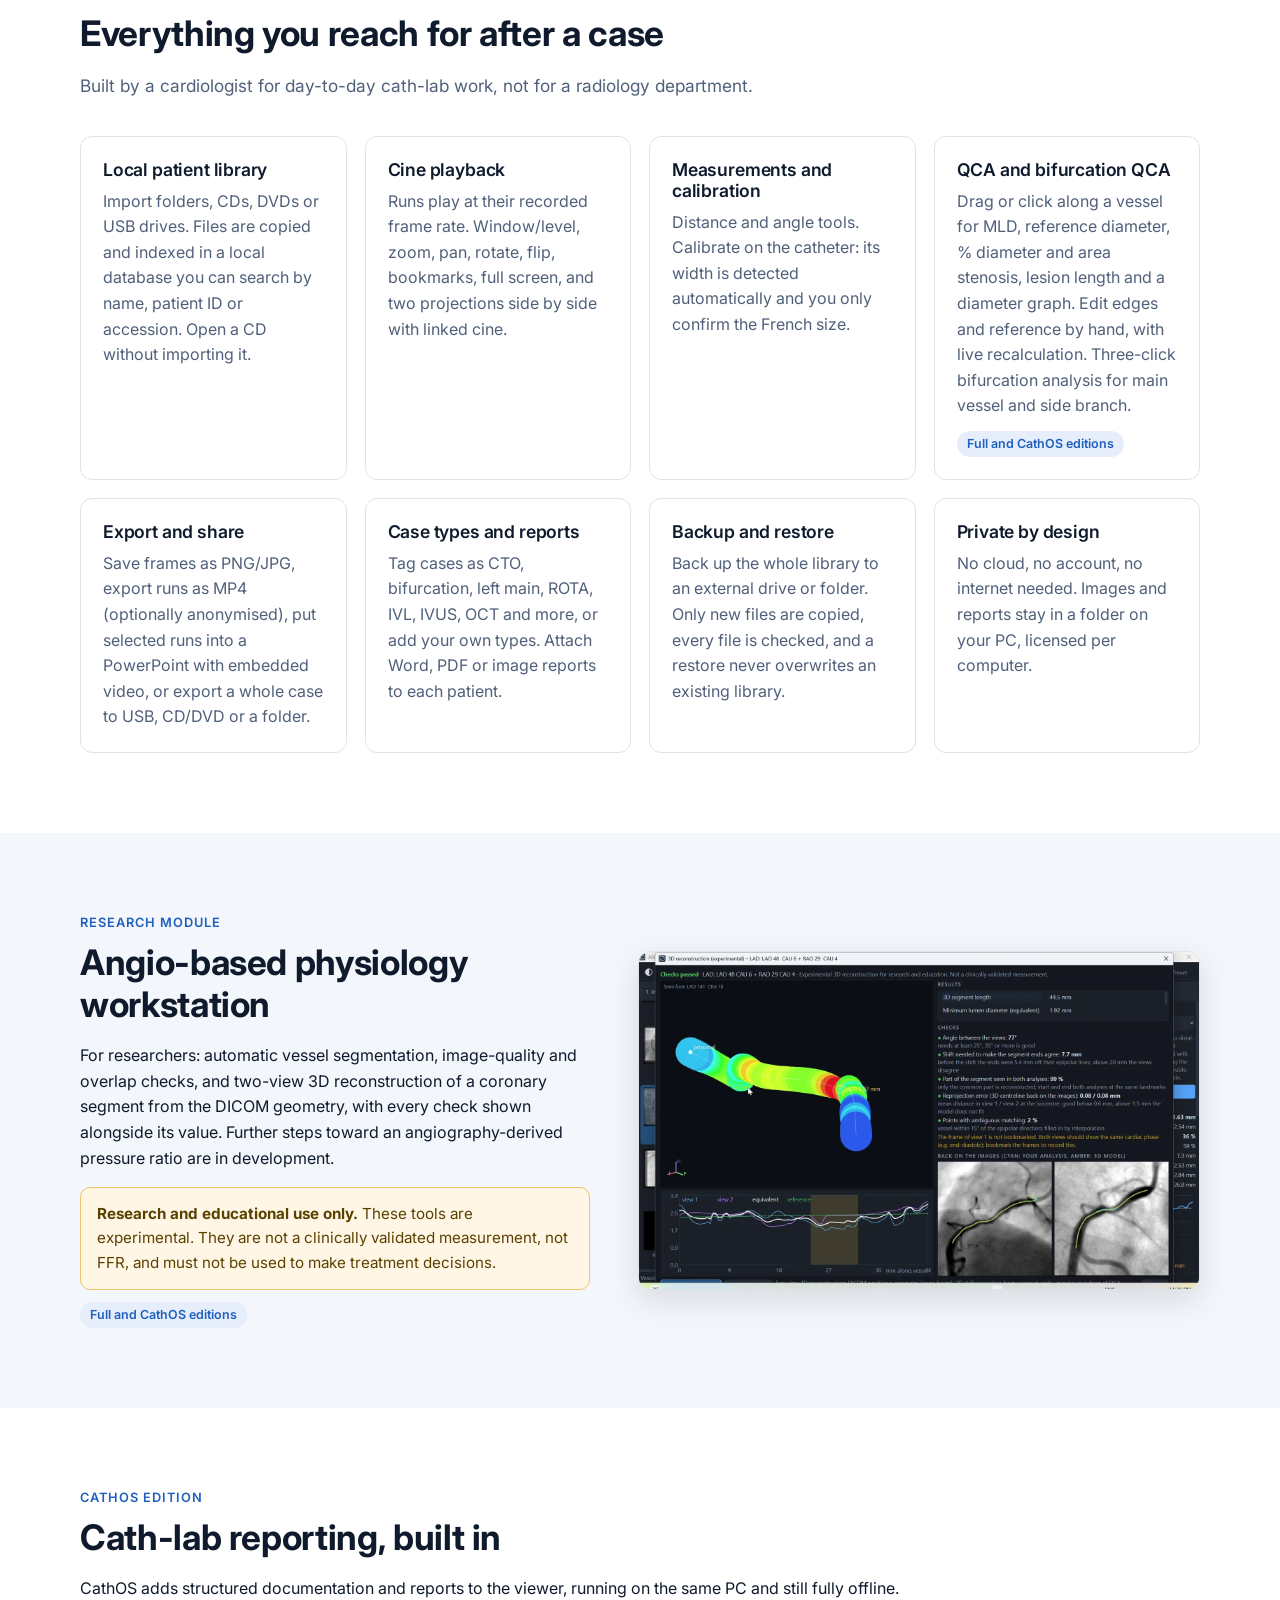
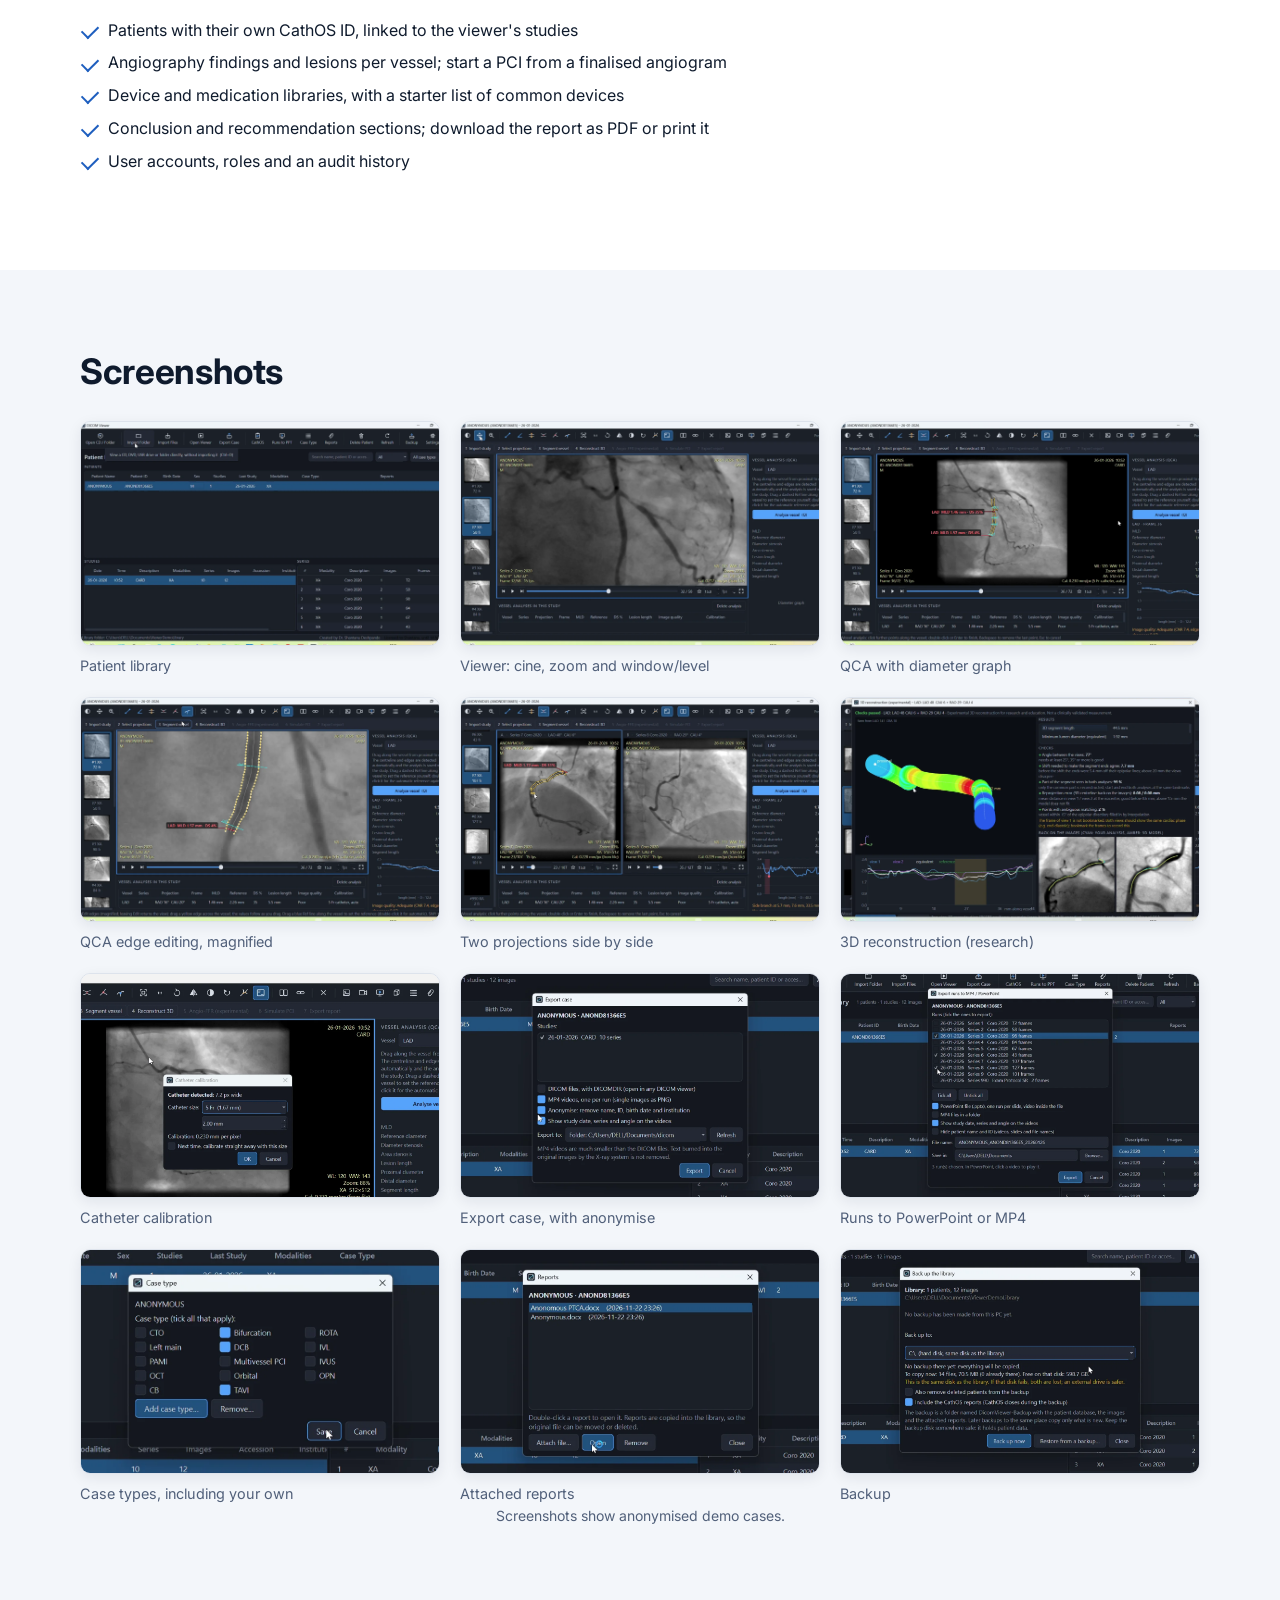
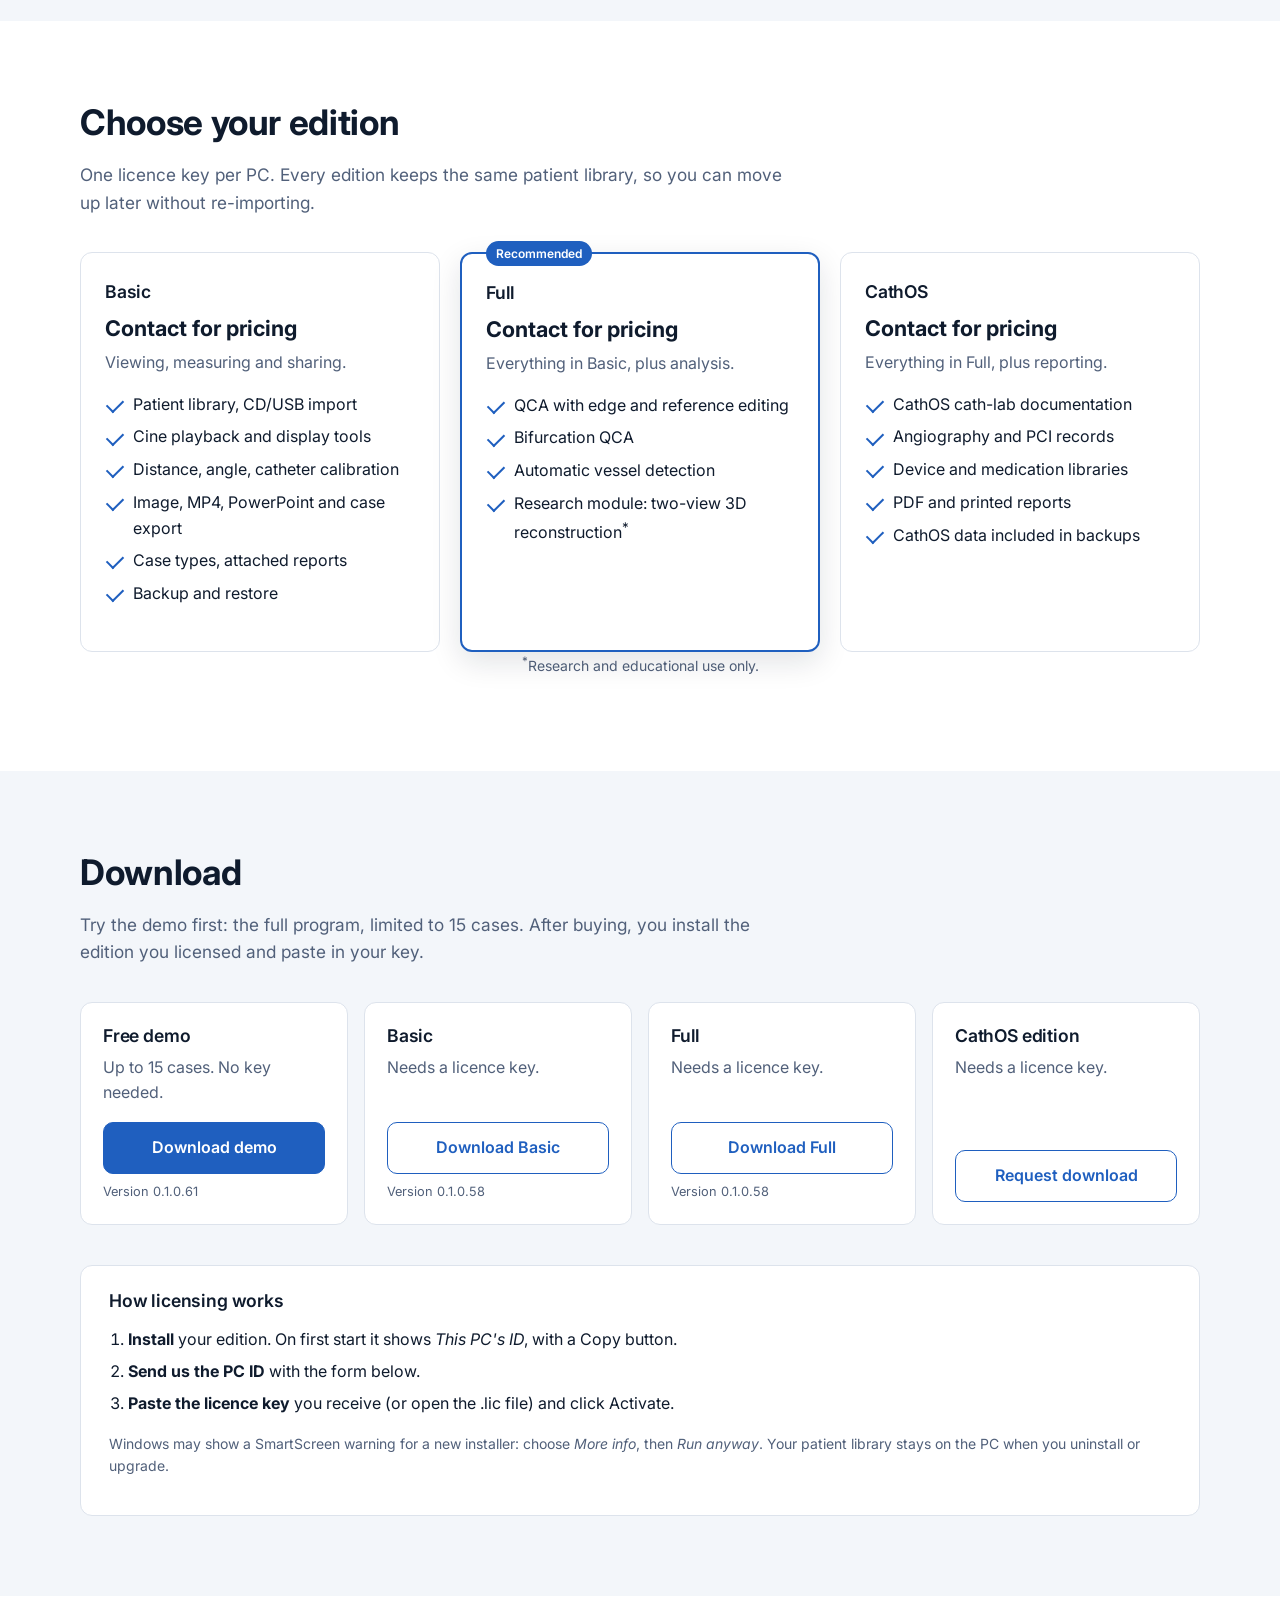
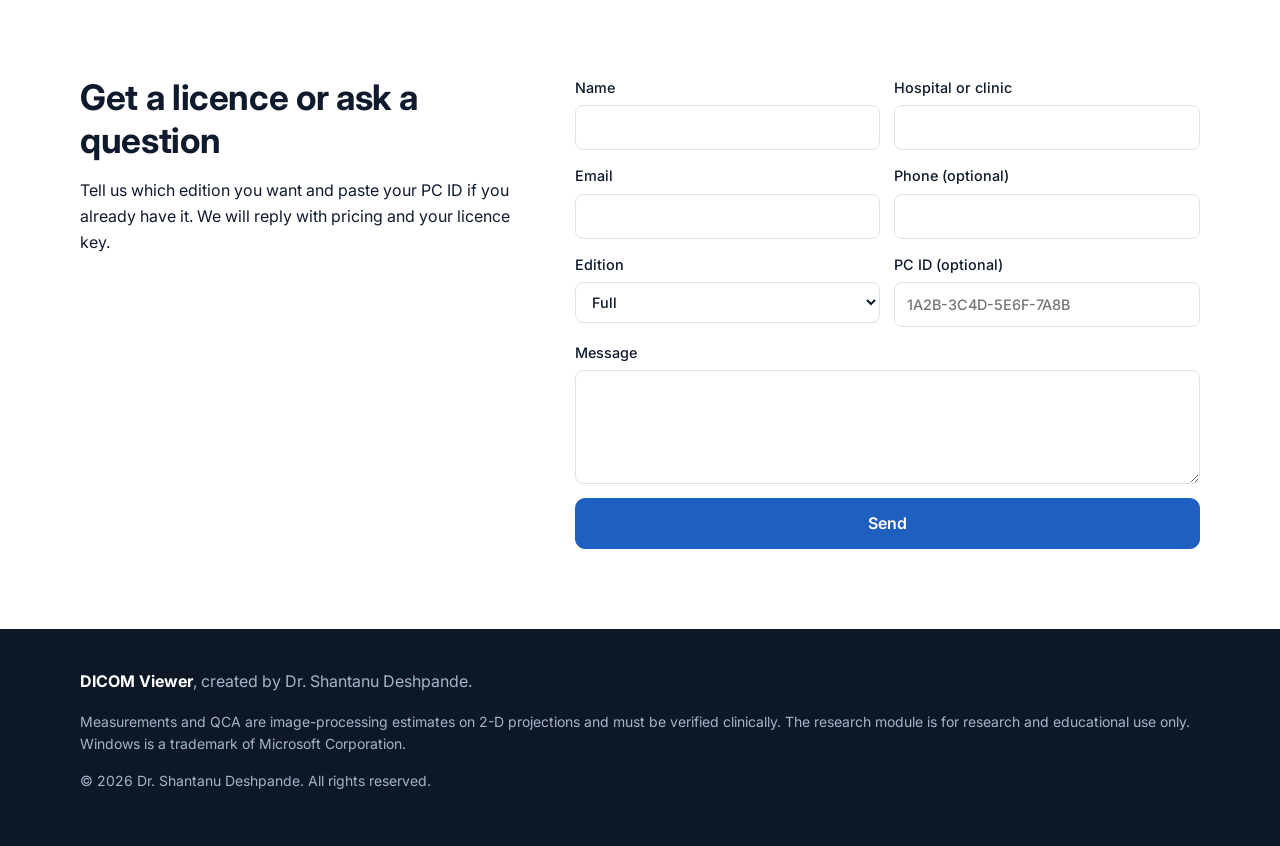
==== commit 2724e360: "Add the YouTube demo video New 'See it in 5 minutes' section with the embedded demo, a 'Demo video' " ====
--- a/index.html
+++ b/index.html
@@ -7,7 +7,7 @@
 <meta name="description" content="An offline Windows DICOM viewer for the cath lab: local patient library, cine playback, QCA and bifurcation QCA, MP4 and PowerPoint export, backup, and CathOS cath-lab reporting.">
 <meta property="og:title" content="DICOM Viewer for the cath lab">
 <meta property="og:description" content="Offline Windows DICOM viewer with a local patient library, QCA, MP4 export and cath-lab reporting.">
-<meta property="og:image" content="images/viewer-qca.webp">
+<meta property="og:image" content="images/viewer-qca-v2.webp">
 <link rel="icon" href="images/favicon.svg" type="image/svg+xml">
 <link rel="preconnect" href="https://fonts.googleapis.com">
 <link rel="preconnect" href="https://fonts.gstatic.com" crossorigin>
@@ -21,6 +21,7 @@
     <a class="brand" href="#top"><img src="images/favicon.svg" alt="" width="28" height="28"> DICOM Viewer</a>
     <nav class="nav-links" aria-label="Main">
       <a href="#features">Features</a>
+      <a href="#video">Demo video</a>
       <a href="#screens">Screenshots</a>
       <a href="#editions">Editions</a>
       <a href="#download">Download</a>
@@ -39,13 +40,24 @@
       <p class="lead">Import angiograms from CD, USB or folders into a local patient library. Play cine runs, measure, run QCA, and export to MP4 or PowerPoint in a few clicks. Patient data never leaves the computer.</p>
       <div class="hero-cta">
         <a class="btn" href="#download">Download free demo</a>
-        <a class="btn btn-ghost" href="#editions">Compare editions</a>
+        <a class="btn btn-ghost" href="#video">Watch the 5-minute demo</a>
       </div>
       <p class="fine">Windows 10 / 11, 64-bit. Demo: up to 15 cases, no key needed.</p>
     </div>
     <figure class="hero-shot">
-      <img src="images/viewer-qca.webp" width="1600" height="962" alt="Viewer showing a coronary run with a QCA analysis: minimum lumen diameter, reference diameter, percent stenosis and a diameter graph.">
+      <img src="images/viewer-qca-v2.webp" width="1600" height="962" alt="Viewer showing a coronary run with a QCA analysis: minimum lumen diameter, reference diameter, percent stenosis and a diameter graph.">
     </figure>
+  </div>
+</section>
+
+<section id="video" class="section section-alt">
+  <div class="wrap">
+    <h2>See it in 5 minutes</h2>
+    <p class="section-lead">A complete workflow on an anonymised case: import, cine playback, export, reports, backup, PowerPoint, calibration, QCA and the research 3D module.</p>
+    <div class="video">
+      <iframe src="https://www.youtube-nocookie.com/embed/jZpNwRWxo5Q?rel=0" title="DICOM Viewer demo video" loading="lazy" allow="accelerometer; autoplay; clipboard-write; encrypted-media; gyroscope; picture-in-picture; web-share" referrerpolicy="strict-origin-when-cross-origin" allowfullscreen></iframe>
+    </div>
+    <p class="fine center"><a href="https://youtu.be/jZpNwRWxo5Q" target="_blank" rel="noopener">Watch on YouTube</a></p>
   </div>
 </section>
 
@@ -129,9 +141,9 @@
   <div class="wrap">
     <h2>Screenshots</h2>
     <div class="gallery">
-      <figure><a href="images/patient-library.webp"><img src="images/patient-library.webp" width="1600" height="962" loading="lazy" alt="Patient library with patients, studies and series lists, and the import buttons along the top."></a><figcaption>Patient library</figcaption></figure>
-      <figure><a href="images/viewer-cine.webp"><img src="images/viewer-cine.webp" width="1600" height="962" loading="lazy" alt="Viewer with run thumbnails on the left, a zoomed coronary run in the centre and the analysis panel on the right."></a><figcaption>Viewer: cine, zoom and window/level</figcaption></figure>
-      <figure><a href="images/viewer-qca.webp"><img src="images/viewer-qca.webp" width="1600" height="962" loading="lazy" alt="QCA result on a coronary segment."></a><figcaption>QCA with diameter graph</figcaption></figure>
+      <figure><a href="images/patient-library-v2.webp"><img src="images/patient-library-v2.webp" width="1600" height="962" loading="lazy" alt="Patient library with patients, studies and series lists, and the import buttons along the top."></a><figcaption>Patient library</figcaption></figure>
+      <figure><a href="images/viewer-cine-v2.webp"><img src="images/viewer-cine-v2.webp" width="1600" height="962" loading="lazy" alt="Viewer with run thumbnails on the left, a zoomed coronary run in the centre and the analysis panel on the right."></a><figcaption>Viewer: cine, zoom and window/level</figcaption></figure>
+      <figure><a href="images/viewer-qca-v2.webp"><img src="images/viewer-qca-v2.webp" width="1600" height="962" loading="lazy" alt="QCA result on a coronary segment."></a><figcaption>QCA with diameter graph</figcaption></figure>
       <figure><a href="images/qca-edge-edit.webp"><img src="images/qca-edge-edit.webp" width="1600" height="962" loading="lazy" alt="Magnified view of detected vessel edges being edited by hand."></a><figcaption>QCA edge editing, magnified</figcaption></figure>
       <figure><a href="images/qca-two-views.webp"><img src="images/qca-two-views.webp" width="1600" height="962" loading="lazy" alt="Two projections side by side with the same segment analysed in both."></a><figcaption>Two projections side by side</figcaption></figure>
       <figure><a href="images/reconstruction-3d.webp"><img src="images/reconstruction-3d.webp" width="1600" height="962" loading="lazy" alt="Experimental 3D reconstruction of a coronary segment."></a><figcaption>3D reconstruction (research)</figcaption></figure>
--- a/styles.css
+++ b/styles.css
@@ -104,3 +104,6 @@
   .section{padding:56px 0}
   .plans,.gallery,.downloads,.form{grid-template-columns:1fr}
 }
+
+.video{position:relative;aspect-ratio:16/9;max-width:960px;margin:0 auto 12px;border-radius:var(--radius);overflow:hidden;box-shadow:var(--shadow);border:1px solid var(--line);background:#000}
+.video iframe{position:absolute;inset:0;width:100%;height:100%;border:0}
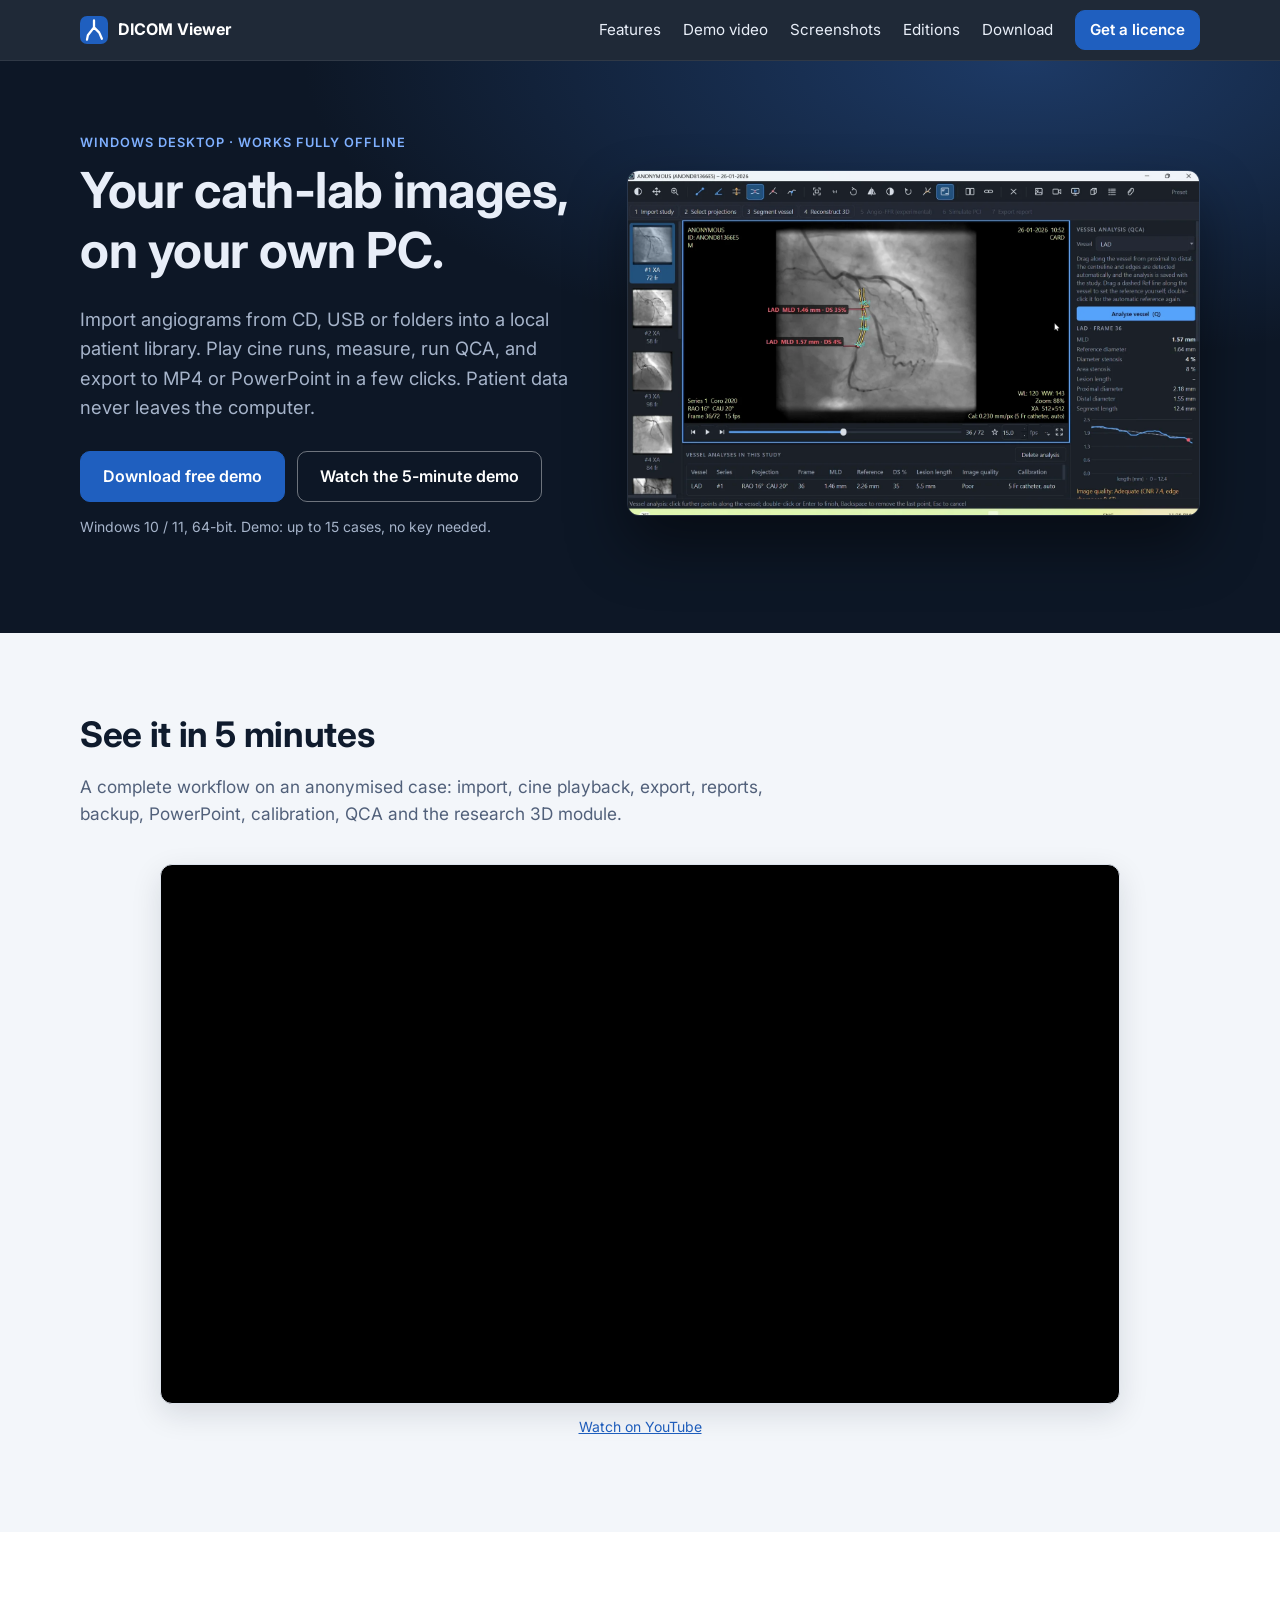
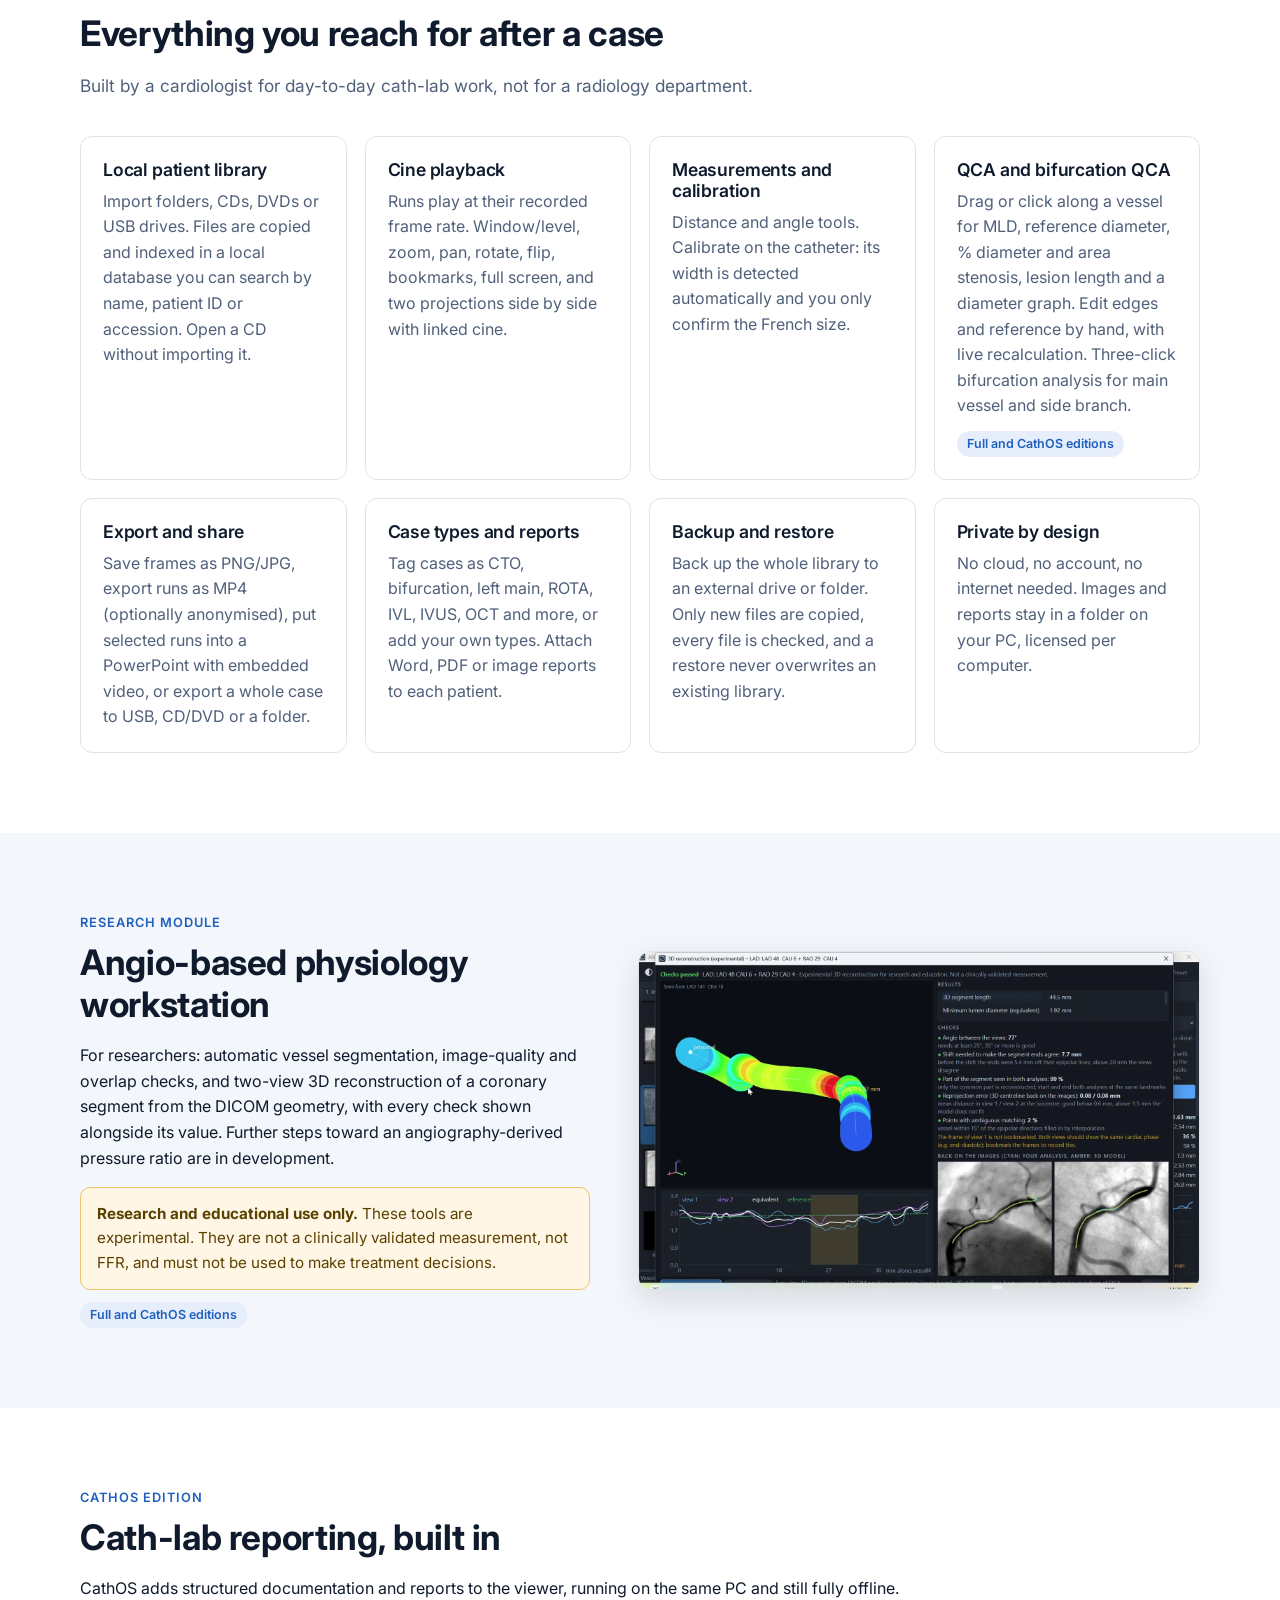
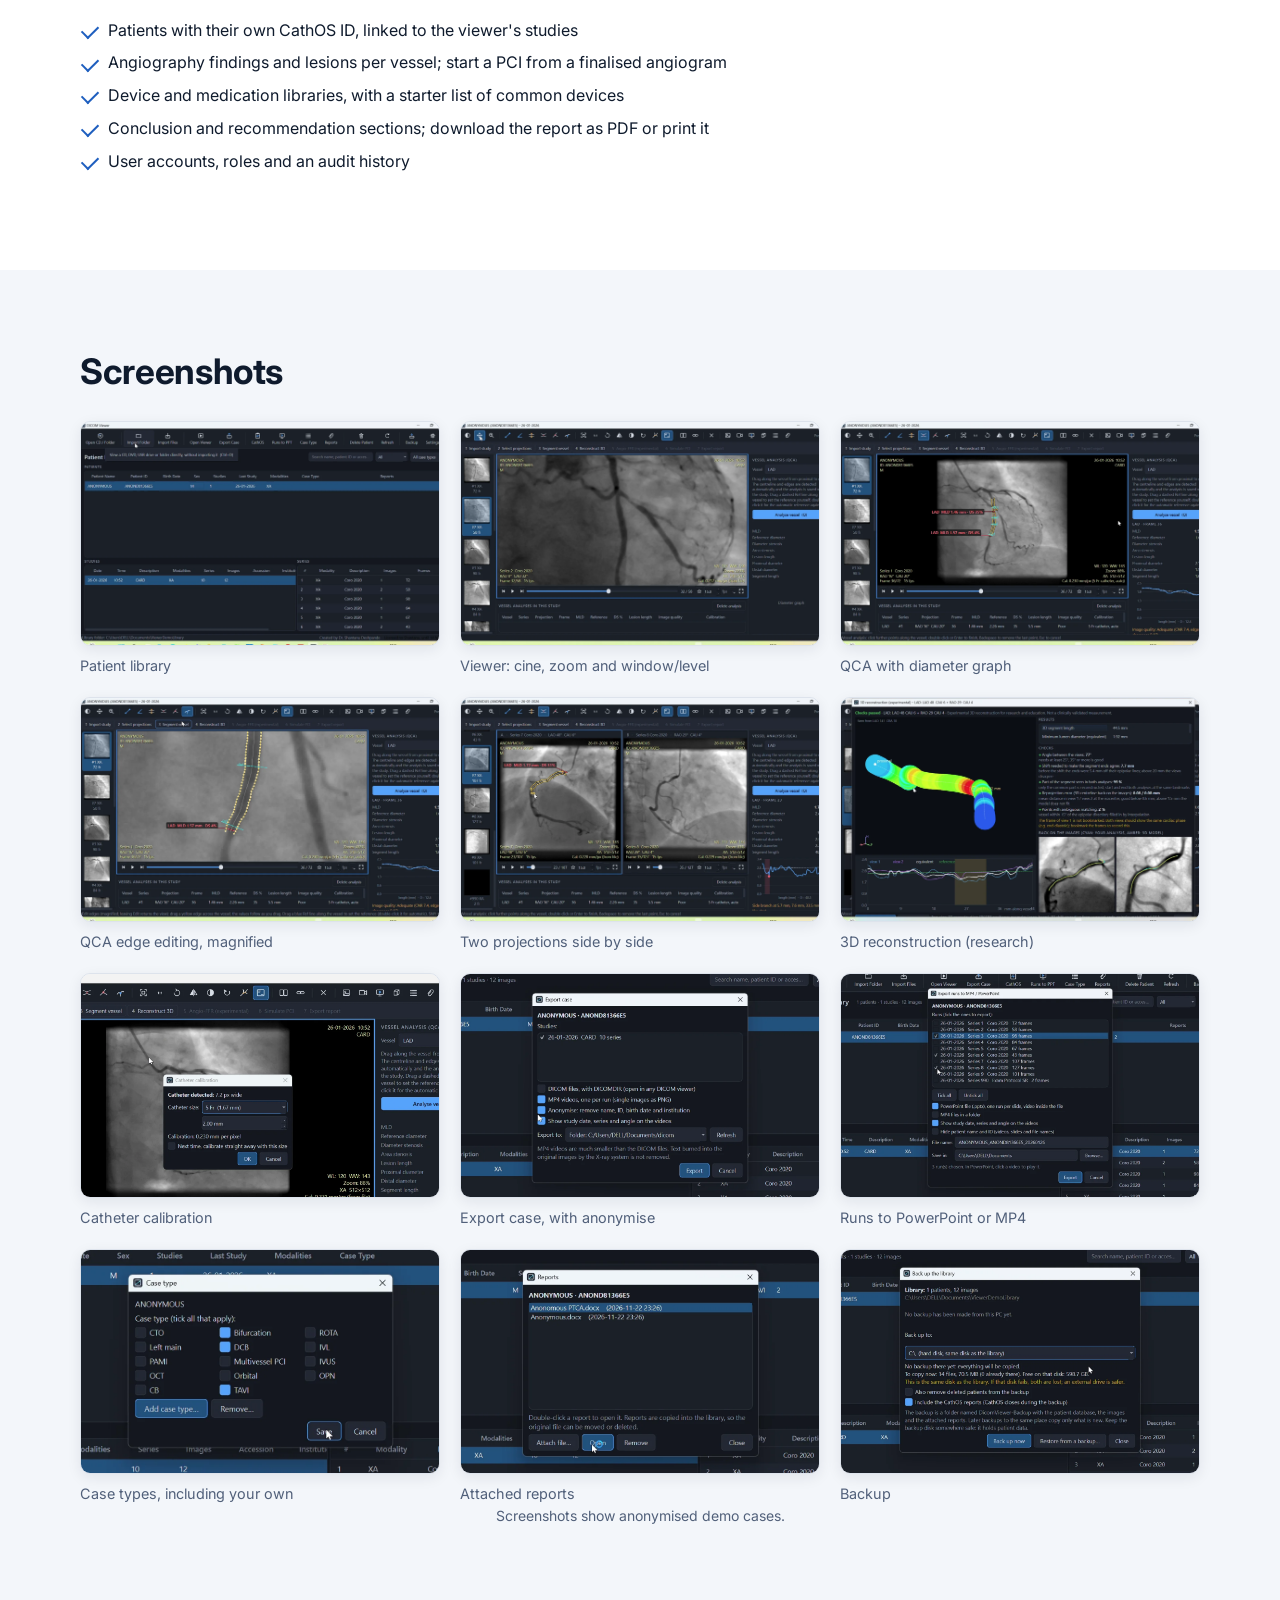
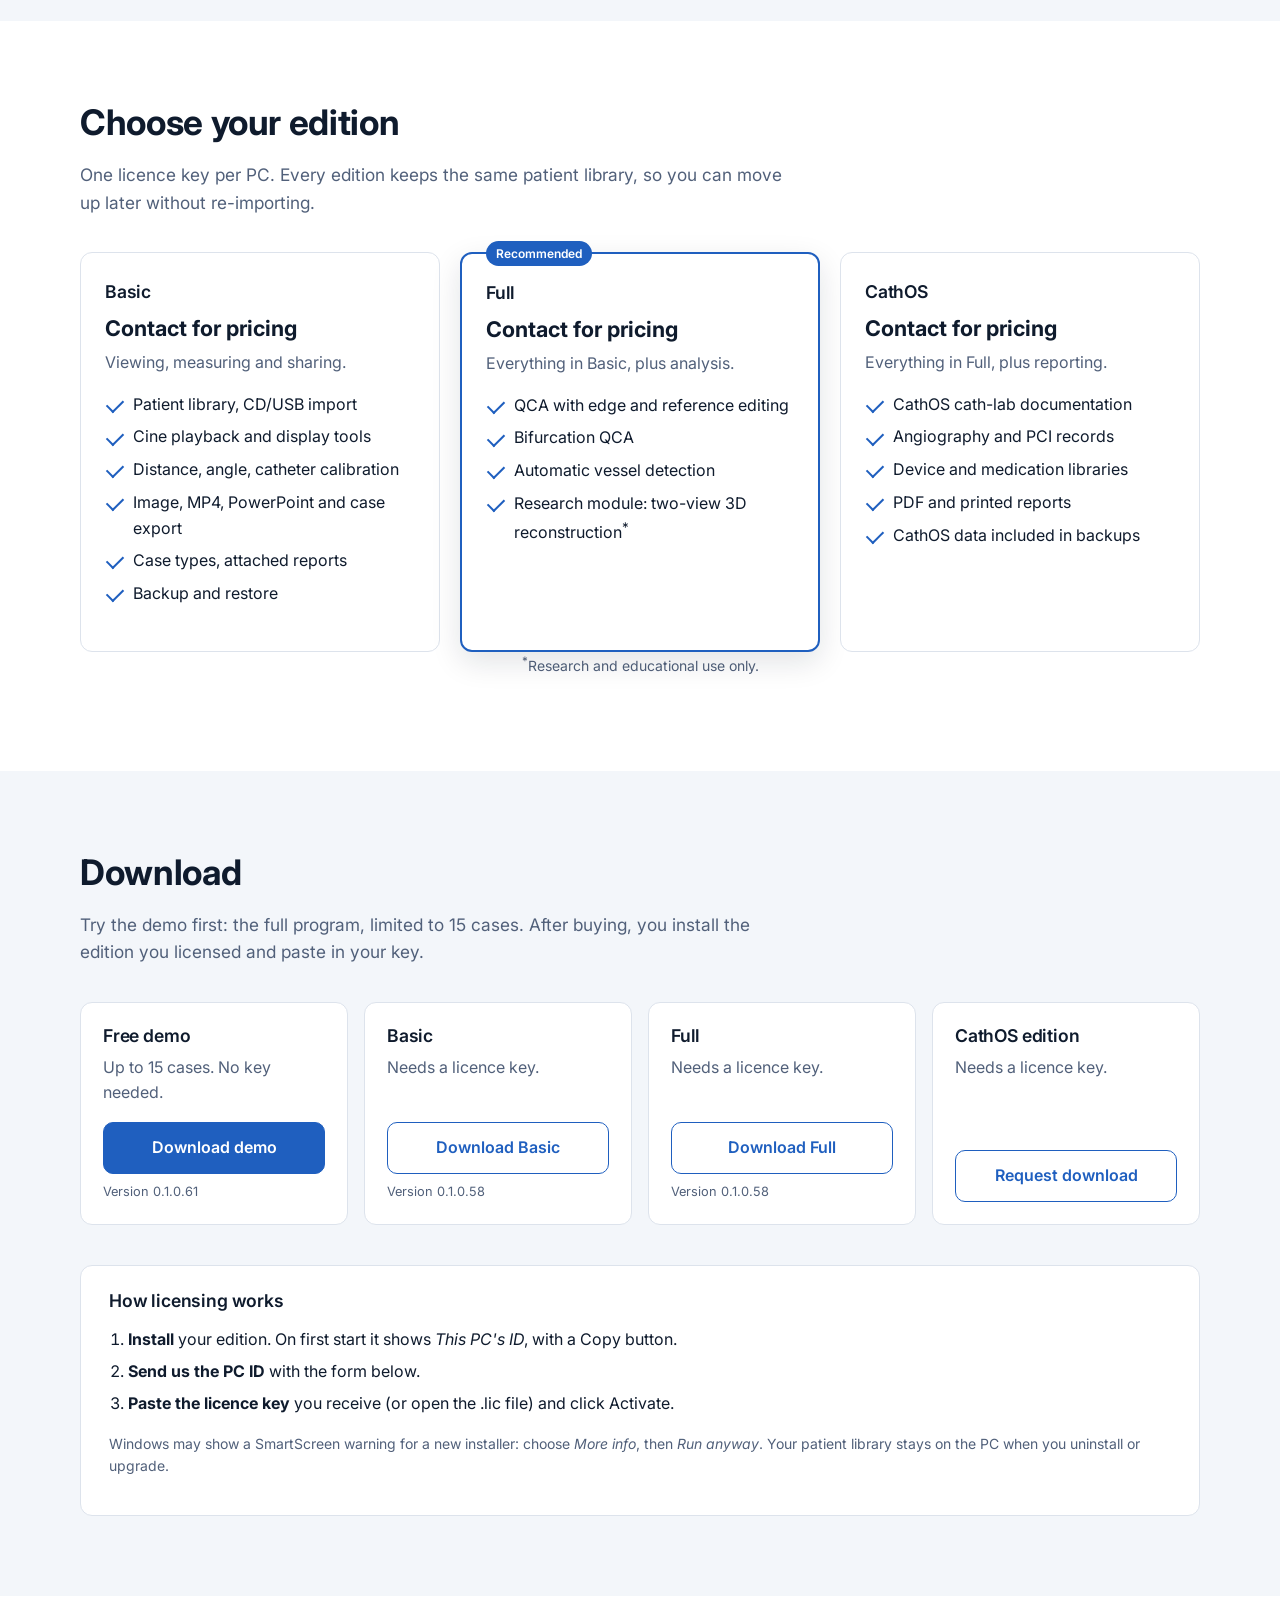
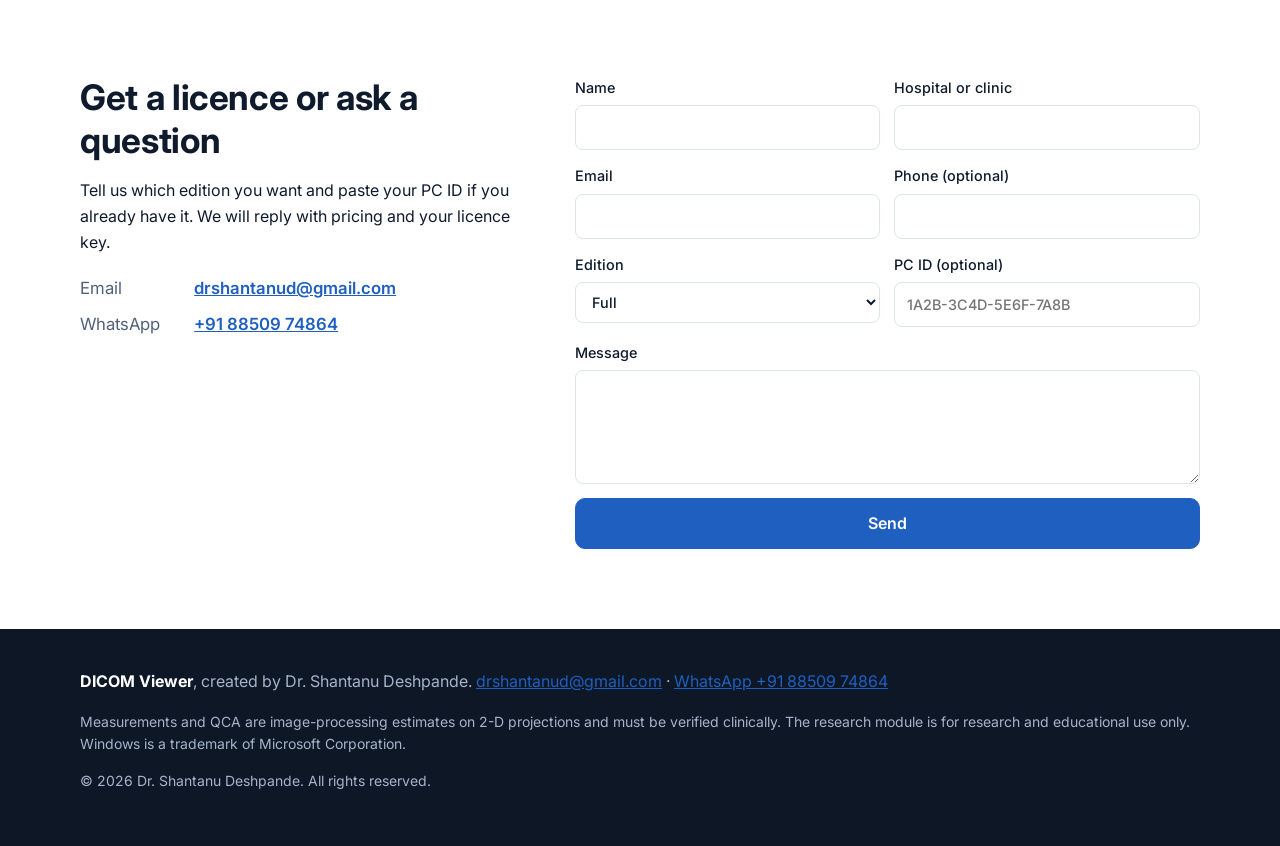
==== commit 332499b9: "Add email and WhatsApp contact links Show drshantanud@gmail.com and a WhatsApp chat link (+91 88509 " ====
--- a/index.html
+++ b/index.html
@@ -249,6 +249,10 @@
     <div>
       <h2>Get a licence or ask a question</h2>
       <p>Tell us which edition you want and paste your PC ID if you already have it. We will reply with pricing and your licence key.</p>
+      <ul class="contact-direct">
+        <li><span>Email</span> <a href="mailto:drshantanud@gmail.com?subject=DICOM%20Viewer%20enquiry">drshantanud@gmail.com</a></li>
+        <li><span>WhatsApp</span> <a href="https://wa.me/918850974864?text=Hello%2C%20I%20have%20a%20question%20about%20DICOM%20Viewer." target="_blank" rel="noopener">+91 88509 74864</a></li>
+      </ul>
     </div>
     <form name="contact" method="POST" action="/thanks.html" data-netlify="true" netlify-honeypot="company-website" class="form">
       <input type="hidden" name="form-name" value="contact">
@@ -276,7 +280,7 @@
 
 <footer class="footer">
   <div class="wrap">
-    <p><strong>DICOM Viewer</strong>, created by Dr. Shantanu Deshpande.</p>
+    <p><strong>DICOM Viewer</strong>, created by Dr. Shantanu Deshpande. <a href="mailto:drshantanud@gmail.com">drshantanud@gmail.com</a> · <a href="https://wa.me/918850974864" target="_blank" rel="noopener">WhatsApp +91 88509 74864</a></p>
     <p class="fine">Measurements and QCA are image-processing estimates on 2-D projections and must be verified clinically. The research module is for research and educational use only. Windows is a trademark of Microsoft Corporation.</p>
     <p class="fine">&copy; <span id="year">2026</span> Dr. Shantanu Deshpande. All rights reserved.</p>
   </div>
--- a/styles.css
+++ b/styles.css
@@ -107,3 +107,7 @@
 
 .video{position:relative;aspect-ratio:16/9;max-width:960px;margin:0 auto 12px;border-radius:var(--radius);overflow:hidden;box-shadow:var(--shadow);border:1px solid var(--line);background:#000}
 .video iframe{position:absolute;inset:0;width:100%;height:100%;border:0}
+.contact-direct{list-style:none;padding:0;margin:20px 0 0}
+.contact-direct li{margin:.5em 0;font-size:1.05rem}
+.contact-direct span{display:inline-block;min-width:6.5em;color:var(--muted)}
+.contact-direct a{font-weight:600}
